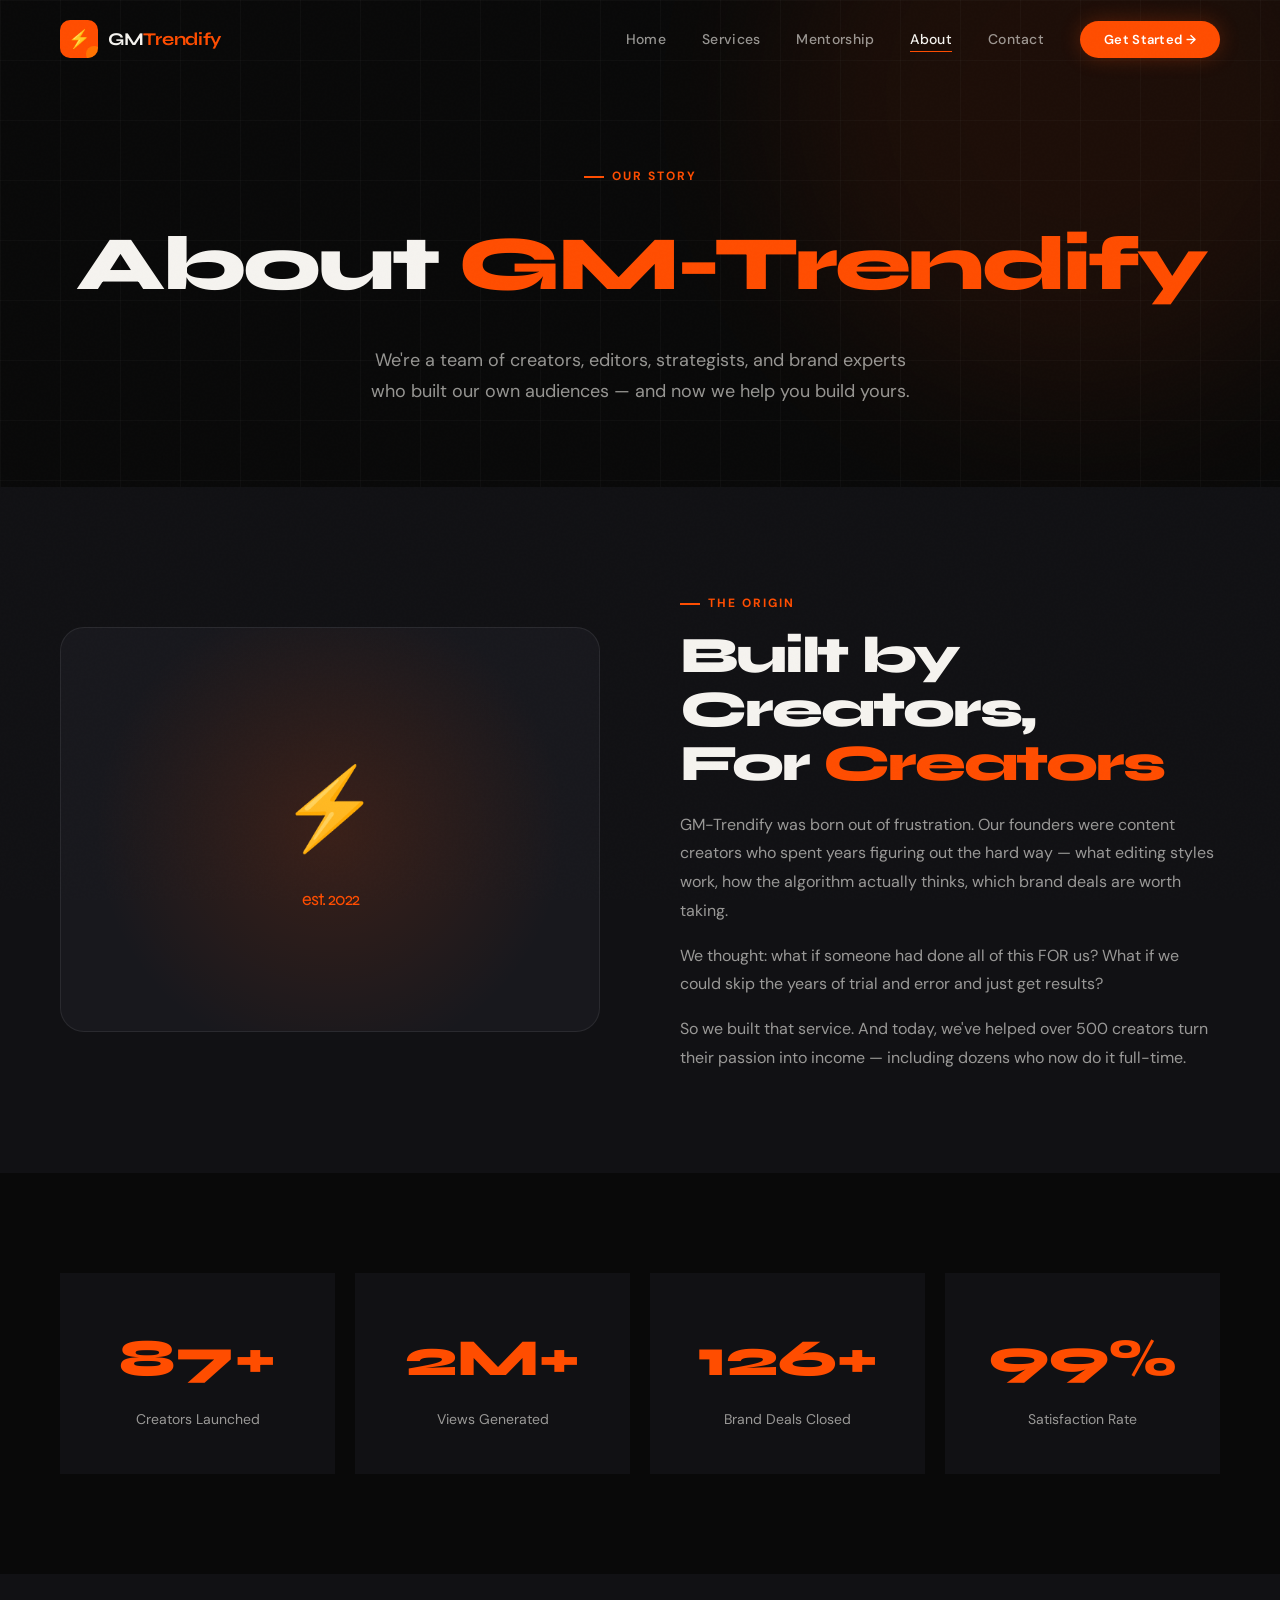
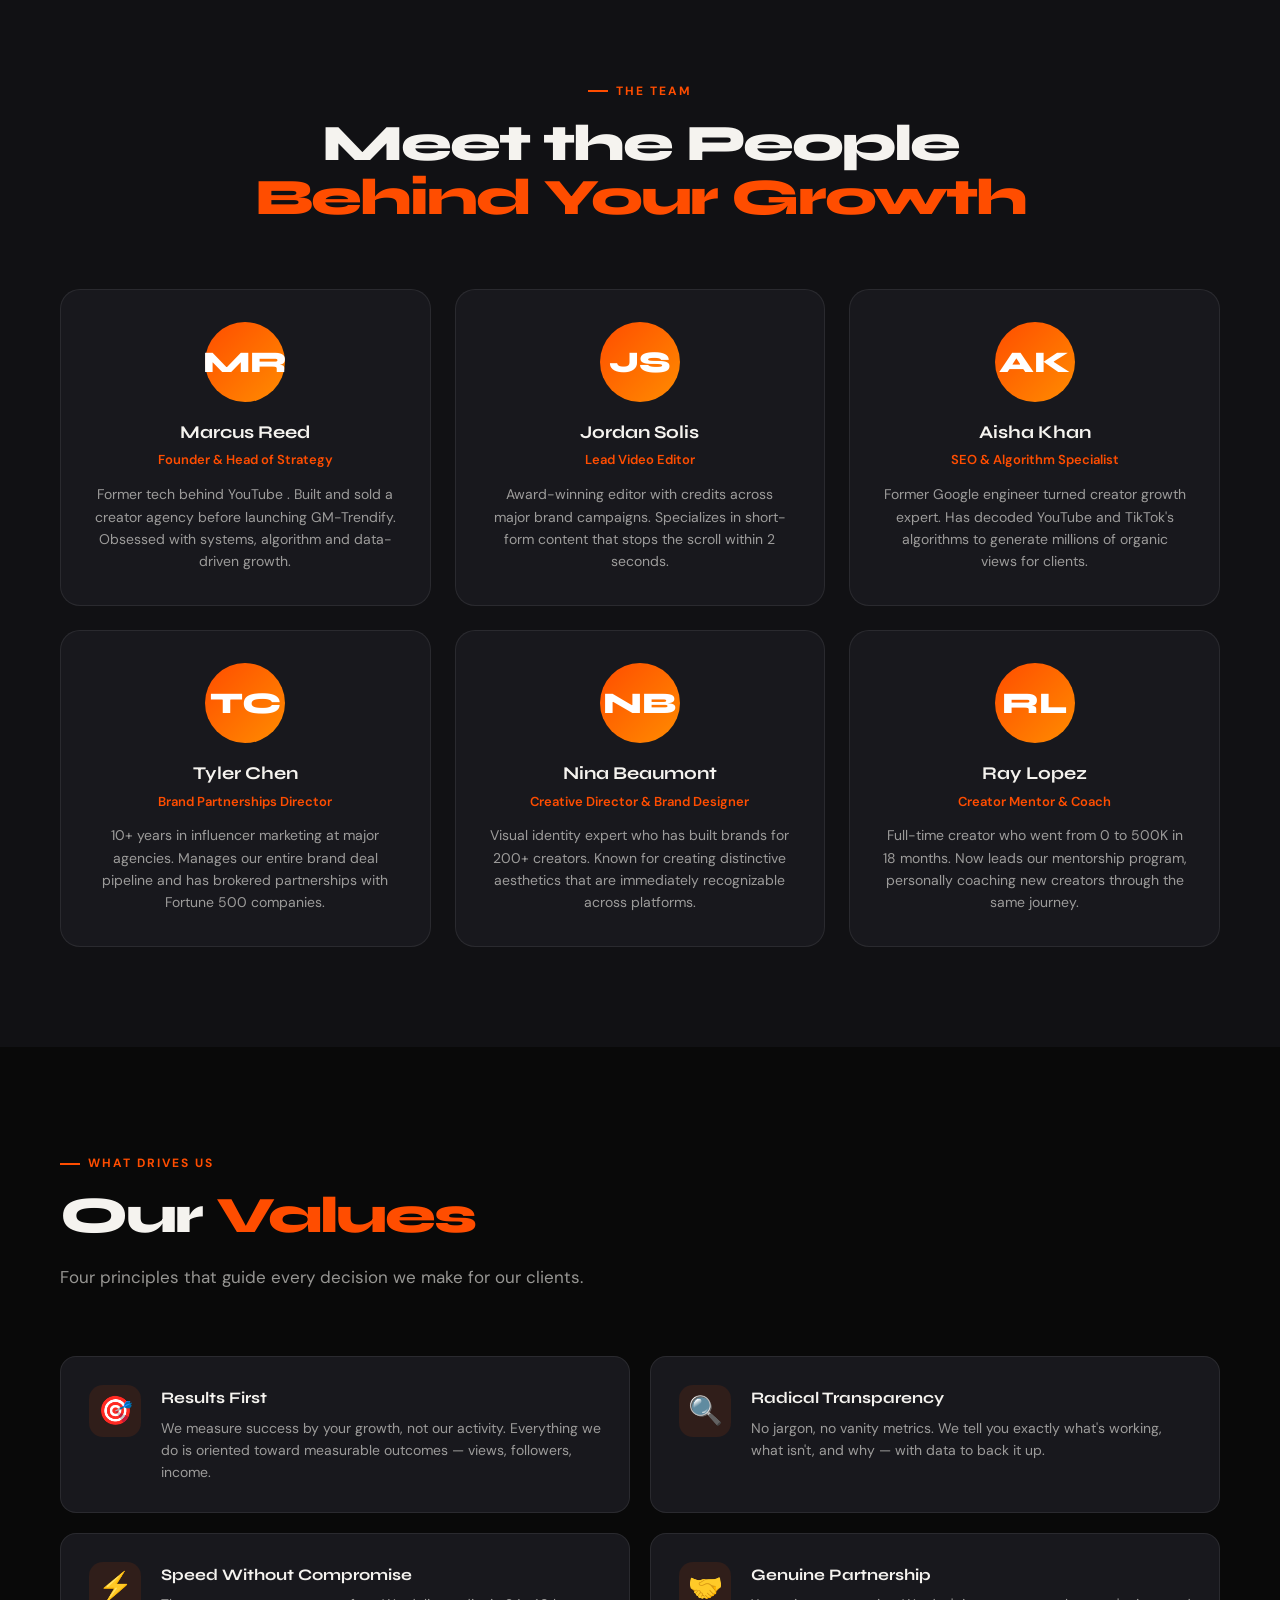
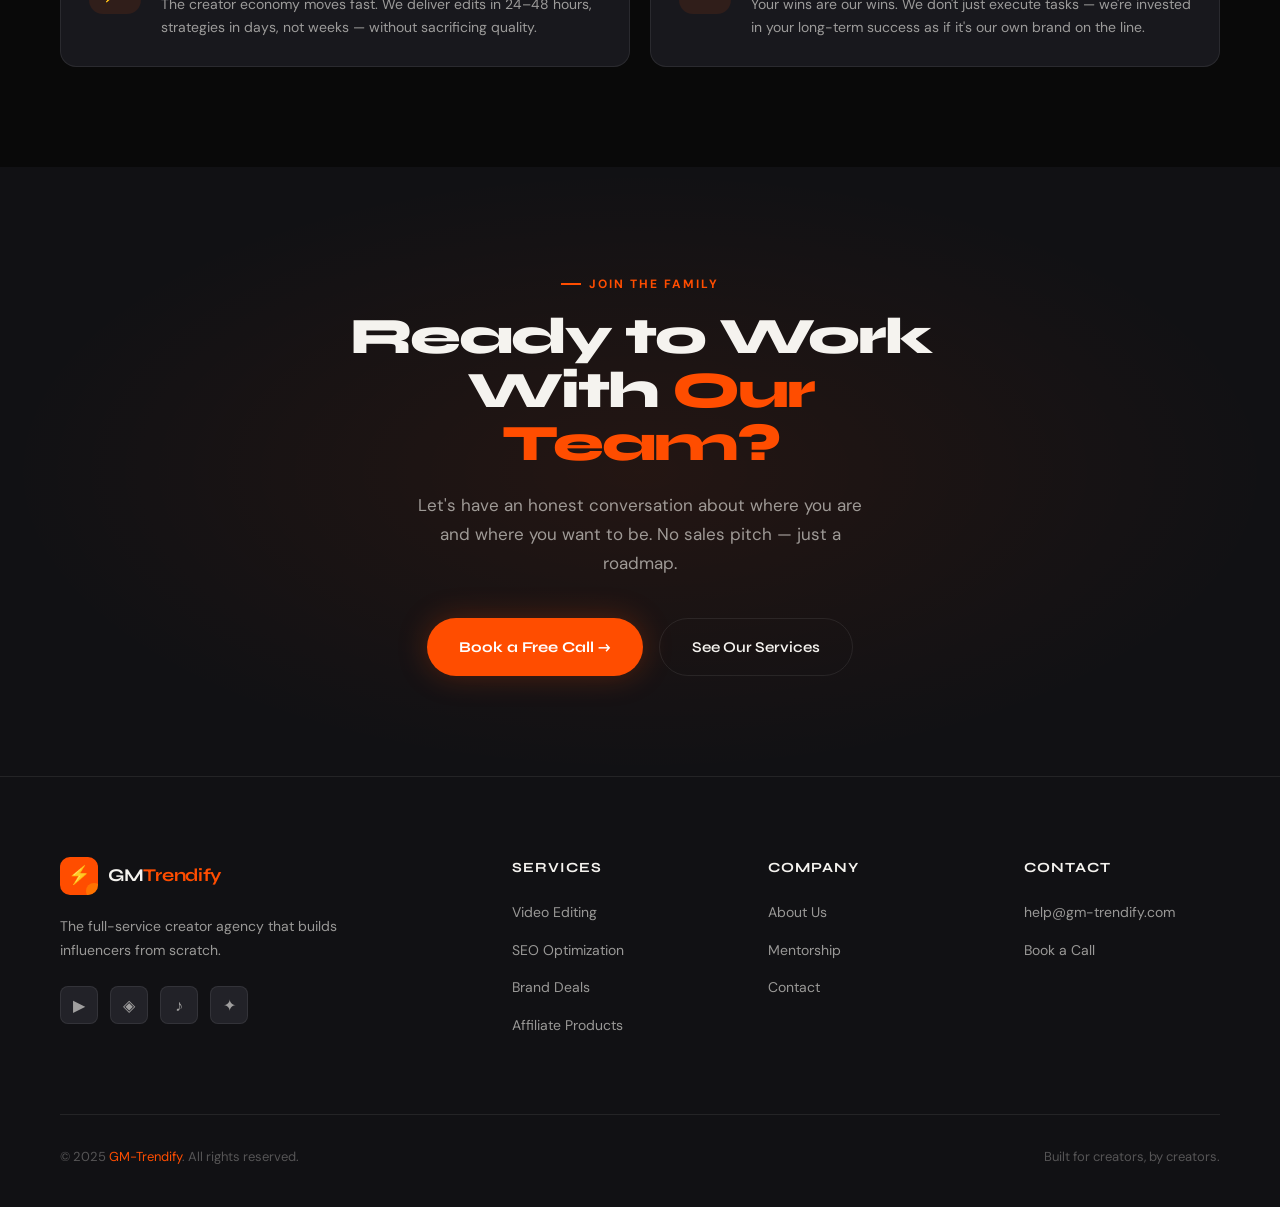
==== pages/about.html @ d0fec6fe "Update about.html" ====
<!DOCTYPE html>
<html lang="en">
<head>
  <meta charset="UTF-8" />
  <meta name="viewport" content="width=device-width, initial-scale=1.0" />
  <title>About — GM-Trendify</title>
  <meta name="description" content="We're a team of creators who built our own audiences — and now we build yours." />
  <link rel="stylesheet" href="../css/style.css" />
  <link rel="icon" href="data:image/svg+xml,<svg xmlns='http://www.w3.org/2000/svg' viewBox='0 0 100 100'><rect width='100' height='100' rx='20' fill='%23ff4d00'/><text y='.9em' font-size='70' x='12'>⚡</text></svg>" />
</head>
<body>

<nav>
  <a href="../index.html" class="nav-logo">
    <div class="nav-logo-mark">⚡</div>
    <span class="nav-logo-text">GM<span>Trendify</span></span>
  </a>
  <ul class="nav-links">
    <li><a href="../index.html">Home</a></li>
    <li><a href="services.html">Services</a></li>
    <li><a href="mentorship.html">Mentorship</a></li>
    <li><a href="about.html" class="active">About</a></li>
    <li><a href="contact.html">Contact</a></li>
    <li><a href="contact.html" class="nav-cta">Get Started →</a></li>
  </ul>
  <button class="hamburger" aria-label="Toggle menu">
    <span></span><span></span><span></span>
  </button>
</nav>

<div class="page-hero">
  <div class="hero-bg">
    <div class="hero-bg-orb hero-bg-orb-1"></div>
    <div class="hero-bg-grid"></div>
  </div>
  <div class="section-label" style="justify-content:center;">Our Story</div>
  <h1>About <span style="color:var(--accent)">GM-Trendify</span></h1>
  <p>We're a team of creators, editors, strategists, and brand experts who built our own audiences — and now we help you build yours.</p>
</div>

<!-- STORY -->
<section style="background:var(--dark);">
  <div class="feature-split reveal">
    <div class="feature-visual">
      <div class="feature-visual-inner" style="font-size:80px;flex-direction:column;gap:12px;">
        <span>⚡</span>
        <span style="font-family:var(--font-display);font-size:18px;color:var(--accent);letter-spacing:-1px;">est. 2022</span>
      </div>
    </div>
    <div>
      <div class="section-label">The Origin</div>
      <h2 class="section-title">Built by Creators,<br>For <span class="accent">Creators</span></h2>
      <p style="color:var(--white-dim);font-size:16px;line-height:1.8;margin-bottom:16px;">
        GM-Trendify was born out of frustration. Our founders were content creators who spent years figuring out the hard way — what editing styles work, how the algorithm actually thinks, which brand deals are worth taking.
      </p>
      <p style="color:var(--white-dim);font-size:16px;line-height:1.8;margin-bottom:16px;">
        We thought: what if someone had done all of this FOR us? What if we could skip the years of trial and error and just get results?
      </p>
      <p style="color:var(--white-dim);font-size:16px;line-height:1.8;">
        So we built that service. And today, we've helped over 500 creators turn their passion into income — including dozens who now do it full-time.
      </p>
    </div>
  </div>
</section>

<!-- STATS -->
<section>
  <div class="stats-grid">
    <div class="service-card reveal">
      <div style="font-family:var(--font-display);font-size:52px;font-weight:800;color:var(--accent);margin-bottom:8px;" data-count="87" data-suffix="+">0+</div>
      <div style="color:var(--white-dim);font-size:14px;">Creators Launched</div>
    </div>
    <div class="service-card reveal">
      <div style="font-family:var(--font-display);font-size:52px;font-weight:800;color:var(--accent);margin-bottom:8px;" data-count="2" data-suffix="M+">0M+</div>
      <div style="color:var(--white-dim);font-size:14px;">Views Generated</div>
    </div>
    <div class="service-card reveal">
      <div style="font-family:var(--font-display);font-size:52px;font-weight:800;color:var(--accent);margin-bottom:8px;" data-count="127" data-suffix="+">0+</div>
      <div style="color:var(--white-dim);font-size:14px;">Brand Deals Closed</div>
    </div>
    <div class="service-card reveal">
      <div style="font-family:var(--font-display);font-size:52px;font-weight:800;color:var(--accent);margin-bottom:8px;" data-count="99" data-suffix="%">0%</div>
      <div style="color:var(--white-dim);font-size:14px;">Satisfaction Rate</div>
    </div>
  </div>
</section>

<!-- TEAM -->
<section style="background:var(--dark);">
  <div class="section-header" style="text-align:center;">
    <div class="section-label" style="justify-content:center;">The Team</div>
    <h2 class="section-title">Meet the People<br><span class="accent">Behind Your Growth</span></h2>
  </div>
  <div class="team-grid">
    <div class="team-card reveal">
      <div class="team-avatar">MR</div>
      <h3>Marcus Reed</h3>
      <div class="role">Founder & Head of Strategy</div>
      <p>Former tech behind YouTube  . Built and sold a creator agency before launching GM-Trendify. Obsessed with systems, algorithm and data-driven growth.</p>
    </div>
    <div class="team-card reveal">
      <div class="team-avatar">JS</div>
      <h3>Jordan Solis</h3>
      <div class="role">Lead Video Editor</div>
      <p>Award-winning editor with credits across major brand campaigns. Specializes in short-form content that stops the scroll within 2 seconds.</p>
    </div>
    <div class="team-card reveal">
      <div class="team-avatar">AK</div>
      <h3>Aisha Khan</h3>
      <div class="role">SEO & Algorithm Specialist</div>
      <p>Former Google engineer turned creator growth expert. Has decoded YouTube and TikTok's algorithms to generate millions of organic views for clients.</p>
    </div>
    <div class="team-card reveal">
      <div class="team-avatar">TC</div>
      <h3>Tyler Chen</h3>
      <div class="role">Brand Partnerships Director</div>
      <p>10+ years in influencer marketing at major agencies. Manages our entire brand deal pipeline and has brokered partnerships with Fortune 500 companies.</p>
    </div>
    <div class="team-card reveal">
      <div class="team-avatar">NB</div>
      <h3>Nina Beaumont</h3>
      <div class="role">Creative Director & Brand Designer</div>
      <p>Visual identity expert who has built brands for 200+ creators. Known for creating distinctive aesthetics that are immediately recognizable across platforms.</p>
    </div>
    <div class="team-card reveal">
      <div class="team-avatar">RL</div>
      <h3>Ray Lopez</h3>
      <div class="role">Creator Mentor & Coach</div>
      <p>Full-time creator who went from 0 to 500K in 18 months. Now leads our mentorship program, personally coaching new creators through the same journey.</p>
    </div>
  </div>
</section>

<!-- VALUES -->
<section>
  <div class="section-header">
    <div class="section-label">What Drives Us</div>
    <h2 class="section-title">Our <span class="accent">Values</span></h2>
    <p class="section-desc">Four principles that guide every decision we make for our clients.</p>
  </div>
  <div class="values-grid">
    <div class="value-card reveal">
      <div class="value-icon">🎯</div>
      <div>
        <h4>Results First</h4>
        <p>We measure success by your growth, not our activity. Everything we do is oriented toward measurable outcomes — views, followers, income.</p>
      </div>
    </div>
    <div class="value-card reveal">
      <div class="value-icon">🔍</div>
      <div>
        <h4>Radical Transparency</h4>
        <p>No jargon, no vanity metrics. We tell you exactly what's working, what isn't, and why — with data to back it up.</p>
      </div>
    </div>
    <div class="value-card reveal">
      <div class="value-icon">⚡</div>
      <div>
        <h4>Speed Without Compromise</h4>
        <p>The creator economy moves fast. We deliver edits in 24–48 hours, strategies in days, not weeks — without sacrificing quality.</p>
      </div>
    </div>
    <div class="value-card reveal">
      <div class="value-icon">🤝</div>
      <div>
        <h4>Genuine Partnership</h4>
        <p>Your wins are our wins. We don't just execute tasks — we're invested in your long-term success as if it's our own brand on the line.</p>
      </div>
    </div>
  </div>
</section>

<!-- CTA -->
<section class="cta-section">
  <div class="cta-bg"></div>
  <div class="cta-content">
    <div class="section-label" style="justify-content:center;">Join the Family</div>
    <h2 class="section-title">Ready to Work<br>With <span class="accent">Our Team?</span></h2>
    <p class="section-desc">Let's have an honest conversation about where you are and where you want to be. No sales pitch — just a roadmap.</p>
    <div style="display:flex;gap:16px;justify-content:center;flex-wrap:wrap;">
      <a href="contact.html" class="btn-primary">Book a Free Call →</a>
      <a href="services.html" class="btn-secondary">See Our Services</a>
    </div>
  </div>
</section>

<footer>
  <div class="footer-grid">
    <div class="footer-brand">
      <a href="../index.html" class="nav-logo">
        <div class="nav-logo-mark">⚡</div>
        <span class="nav-logo-text">GM<span>Trendify</span></span>
      </a>
      <p>The full-service creator agency that builds influencers from scratch.</p>
      <div class="footer-socials">
        <a href="#" class="social-link">▶</a>
        <a href="#" class="social-link">◈</a>
        <a href="#" class="social-link">♪</a>
        <a href="#" class="social-link">✦</a>
      </div>
    </div>
    <div class="footer-col">
      <h4>Services</h4>
      <ul>
        <li><a href="services.html#video">Video Editing</a></li>
        <li><a href="services.html#seo">SEO Optimization</a></li>
        <li><a href="services.html#brands">Brand Deals</a></li>
        <li><a href="services.html#affiliate">Affiliate Products</a></li>
      </ul>
    </div>
    <div class="footer-col">
      <h4>Company</h4>
      <ul>
        <li><a href="about.html">About Us</a></li>
        <li><a href="mentorship.html">Mentorship</a></li>
        <li><a href="contact.html">Contact</a></li>
      </ul>
    </div>
    <div class="footer-col">
      <h4>Contact</h4>
      <ul>
        <li><a href="mailto:help@gm-trendify.com">help@gm-trendify.com</a></li>
        <li><a href="contact.html">Book a Call</a></li>
      </ul>
    </div>
  </div>
  <div class="footer-bottom">
    <p>© 2025 <span>GM-Trendify</span>. All rights reserved.</p>
    <p>Built for creators, by creators.</p>
  </div>
</footer>

<script src="../js/main.js"></script>
</body>
</html>
---- css/style.css ----
@import url('https://fonts.googleapis.com/css2?family=Syne:wght@400;500;600;700;800&family=DM+Sans:ital,opsz,wght@0,9..40,300;0,9..40,400;0,9..40,500;1,9..40,300&display=swap');

:root {
  --black: #090909;
  --dark: #111114;
  --dark-2: #18181d;
  --dark-3: #222228;
  --border: rgba(255,255,255,0.08);
  --white: #f5f3ef;
  --white-dim: rgba(245,243,239,0.6);
  --white-dimmer: rgba(245,243,239,0.3);
  --accent: #ff4d00;
  --accent-2: #ff8c00;
  --accent-glow: rgba(255,77,0,0.25);
  --green: #00e5a0;
  --purple: #9b6dff;
  --font-display: 'Syne', sans-serif;
  --font-body: 'DM Sans', sans-serif;
  --radius: 16px;
  --radius-sm: 8px;
  --transition: 0.3s cubic-bezier(0.4, 0, 0.2, 1);
}

*, *::before, *::after { box-sizing: border-box; margin: 0; padding: 0; }

html { scroll-behavior: smooth; }

body {
  font-family: var(--font-body);
  background: var(--black);
  color: var(--white);
  overflow-x: hidden;
  line-height: 1.6;
}

/* ─── GLOBAL IMAGE SAFETY ─── */
img {
  max-width: 100%;
  height: auto;
  display: block;
}

/* ─── NOISE OVERLAY ─── */
body::before {
  content: '';
  position: fixed; inset: 0;
  background-image: url("data:image/svg+xml,%3Csvg viewBox='0 0 512 512' xmlns='http://www.w3.org/2000/svg'%3E%3Cfilter id='n'%3E%3CfeTurbulence type='fractalNoise' baseFrequency='0.75' numOctaves='4' stitchTiles='stitch'/%3E%3C/filter%3E%3Crect width='100%25' height='100%25' filter='url(%23n)' opacity='0.03'/%3E%3C/svg%3E");
  pointer-events: none; z-index: 9999; opacity: 0.4;
}

/* ─── SCROLLBAR ─── */
::-webkit-scrollbar { width: 4px; }
::-webkit-scrollbar-track { background: var(--dark); }
::-webkit-scrollbar-thumb { background: var(--accent); border-radius: 2px; }

/* ─── NAV ─── */
nav {
  position: fixed; top: 0; left: 0; right: 0; z-index: 1000;
  display: flex; align-items: center; justify-content: space-between;
  padding: 20px 60px;
  transition: var(--transition);
}

nav.scrolled {
  background: rgba(9,9,9,0.85);
  backdrop-filter: blur(20px);
  border-bottom: 1px solid var(--border);
  padding: 14px 60px;
}

.nav-logo {
  display: flex; align-items: center; gap: 10px;
  text-decoration: none;
}

.nav-logo-mark {
  width: 38px; height: 38px;
  background: var(--accent);
  border-radius: 10px;
  display: flex; align-items: center; justify-content: center;
  font-family: var(--font-display);
  font-weight: 800; font-size: 18px;
  color: #fff;
  position: relative;
  overflow: hidden;
}

.nav-logo-mark::after {
  content: '';
  position: absolute; bottom: -4px; right: -4px;
  width: 16px; height: 16px;
  background: var(--accent-2);
  border-radius: 50%;
  opacity: 0.6;
}

.nav-logo-text {
  font-family: var(--font-display);
  font-weight: 700; font-size: 18px;
  color: var(--white);
  letter-spacing: -0.3px;
}

.nav-logo-text span { color: var(--accent); }

.nav-links {
  display: flex; align-items: center; gap: 36px;
  list-style: none;
}

.nav-links a {
  color: var(--white-dim);
  text-decoration: none;
  font-size: 14px;
  font-weight: 500;
  letter-spacing: 0.3px;
  transition: var(--transition);
  position: relative;
}

.nav-links a::after {
  content: '';
  position: absolute; bottom: -4px; left: 0; right: 0;
  height: 1px; background: var(--accent);
  transform: scaleX(0); transform-origin: left;
  transition: var(--transition);
}

.nav-links a:hover { color: var(--white); }
.nav-links a:hover::after, .nav-links a.active::after { transform: scaleX(1); }
.nav-links a.active { color: var(--white); }

.nav-cta {
  background: var(--accent);
  color: #fff !important;
  padding: 10px 24px;
  border-radius: 100px;
  font-weight: 600 !important;
  font-size: 13px !important;
  letter-spacing: 0.5px;
  text-decoration: none;
  transition: var(--transition) !important;
  box-shadow: 0 0 20px var(--accent-glow);
}

.nav-cta:hover {
  background: #ff3300 !important;
  transform: translateY(-1px);
  box-shadow: 0 0 30px var(--accent-glow) !important;
}

.nav-cta::after { display: none !important; }

.hamburger {
  display: none;
  flex-direction: column; gap: 5px;
  cursor: pointer; padding: 4px;
  background: none; border: none;
}

.hamburger span {
  display: block; width: 24px; height: 2px;
  background: var(--white);
  border-radius: 2px;
  transition: var(--transition);
}

/* ─── HERO ─── */
.hero {
  min-height: 100vh;
  display: flex; align-items: center;
  padding: 120px 60px 80px;
  position: relative;
  overflow: hidden;
}

.hero-bg {
  position: absolute; inset: 0; z-index: 0;
}

.hero-bg-orb {
  position: absolute;
  border-radius: 50%;
  filter: blur(80px);
  opacity: 0.15;
}

.hero-bg-orb-1 {
  width: 600px; height: 600px;
  background: var(--accent);
  top: -200px; right: -100px;
  animation: orbFloat 8s ease-in-out infinite;
}

.hero-bg-orb-2 {
  width: 400px; height: 400px;
  background: var(--purple);
  bottom: -100px; left: 10%;
  animation: orbFloat 10s ease-in-out infinite reverse;
}

.hero-bg-grid {
  position: absolute; inset: 0;
  background-image:
    linear-gradient(rgba(255,255,255,0.025) 1px, transparent 1px),
    linear-gradient(90deg, rgba(255,255,255,0.025) 1px, transparent 1px);
  background-size: 60px 60px;
}

@keyframes orbFloat {
  0%, 100% { transform: translateY(0) scale(1); }
  50% { transform: translateY(-30px) scale(1.05); }
}

.hero-content {
  position: relative; z-index: 1;
  max-width: 780px;
}

.hero-badge {
  display: inline-flex; align-items: center; gap: 8px;
  background: rgba(255,77,0,0.1);
  border: 1px solid rgba(255,77,0,0.3);
  border-radius: 100px;
  padding: 6px 16px;
  font-size: 12px; font-weight: 600;
  color: var(--accent);
  letter-spacing: 1px; text-transform: uppercase;
  margin-bottom: 28px;
  animation: fadeInUp 0.6s ease both;
}

.hero-badge .dot {
  width: 6px; height: 6px;
  background: var(--accent);
  border-radius: 50%;
  animation: pulse 2s infinite;
}

@keyframes pulse {
  0%, 100% { opacity: 1; transform: scale(1); }
  50% { opacity: 0.5; transform: scale(1.5); }
}

.hero h1 {
  font-family: var(--font-display);
  font-size: clamp(52px, 7vw, 96px);
  font-weight: 800;
  line-height: 1.0;
  letter-spacing: -3px;
  margin-bottom: 28px;
  animation: fadeInUp 0.6s ease 0.1s both;
}

.hero h1 .line-accent { color: var(--accent); }
.hero h1 .line-outline {
  -webkit-text-stroke: 1px rgba(255,255,255,0.3);
  color: transparent;
}

.hero-desc {
  font-size: 18px;
  color: var(--white-dim);
  max-width: 520px;
  line-height: 1.7;
  margin-bottom: 44px;
  animation: fadeInUp 0.6s ease 0.2s both;
}

.hero-actions {
  display: flex; gap: 16px; flex-wrap: wrap;
  animation: fadeInUp 0.6s ease 0.3s both;
}

.btn-primary {
  display: inline-flex; align-items: center; gap: 8px;
  background: var(--accent);
  color: #fff;
  padding: 16px 32px;
  border-radius: 100px;
  font-family: var(--font-display);
  font-weight: 700; font-size: 15px;
  text-decoration: none;
  transition: var(--transition);
  box-shadow: 0 0 30px var(--accent-glow);
  border: none; cursor: pointer;
}

.btn-primary:hover {
  background: #ff3300;
  transform: translateY(-2px);
  box-shadow: 0 8px 40px var(--accent-glow);
}

.btn-secondary {
  display: inline-flex; align-items: center; gap: 8px;
  background: transparent;
  color: var(--white);
  padding: 16px 32px;
  border-radius: 100px;
  font-family: var(--font-display);
  font-weight: 600; font-size: 15px;
  text-decoration: none;
  transition: var(--transition);
  border: 1px solid var(--border);
}

.btn-secondary:hover {
  background: var(--dark-2);
  border-color: rgba(255,255,255,0.2);
  transform: translateY(-2px);
}

.hero-stats {
  position: relative; z-index: 1;
  margin-left: auto;
  display: flex; flex-direction: column; gap: 20px;
  animation: fadeInRight 0.8s ease 0.4s both;
}

.hero-stat-card {
  background: var(--dark-2);
  border: 1px solid var(--border);
  border-radius: var(--radius);
  padding: 24px 28px;
  min-width: 200px;
  position: relative;
  overflow: hidden;
}

.hero-stat-card::before {
  content: '';
  position: absolute; top: 0; left: 0; right: 0;
  height: 2px;
  background: linear-gradient(90deg, var(--accent), transparent);
}

.hero-stat-num {
  font-family: var(--font-display);
  font-size: 42px; font-weight: 800;
  line-height: 1;
  margin-bottom: 4px;
}

.hero-stat-num .accent { color: var(--accent); }
.hero-stat-label { font-size: 13px; color: var(--white-dim); font-weight: 400; }

.hero-layout { display: flex; align-items: center; gap: 60px; width: 100%; }

/* ─── MARQUEE ─── */
.marquee-section {
  padding: 28px 0;
  border-top: 1px solid var(--border);
  border-bottom: 1px solid var(--border);
  overflow: hidden;
  background: var(--dark);
}

.marquee-track {
  display: flex; gap: 60px;
  animation: marquee 20s linear infinite;
  white-space: nowrap;
}

.marquee-item {
  display: flex; align-items: center; gap: 12px;
  font-family: var(--font-display);
  font-size: 14px; font-weight: 600;
  color: var(--white-dimmer);
  letter-spacing: 1px; text-transform: uppercase;
  flex-shrink: 0;
}

.marquee-item .dot {
  width: 4px; height: 4px;
  background: var(--accent);
  border-radius: 50%;
}

@keyframes marquee {
  0% { transform: translateX(0); }
  100% { transform: translateX(-50%); }
}

/* ─── SECTIONS ─── */
section { padding: 100px 60px; }

.section-label {
  display: inline-flex; align-items: center; gap: 8px;
  font-size: 12px; font-weight: 700;
  color: var(--accent);
  letter-spacing: 2px; text-transform: uppercase;
  margin-bottom: 16px;
}

.section-label::before {
  content: '';
  width: 20px; height: 2px;
  background: var(--accent);
}

.section-title {
  font-family: var(--font-display);
  font-size: clamp(36px, 4vw, 58px);
  font-weight: 800;
  letter-spacing: -2px;
  line-height: 1.05;
  margin-bottom: 20px;
}

.section-title .accent { color: var(--accent); }

.section-desc {
  color: var(--white-dim);
  font-size: 17px;
  max-width: 540px;
  line-height: 1.7;
}

.section-header { margin-bottom: 64px; }
.section-header-flex { display: flex; justify-content: space-between; align-items: flex-end; flex-wrap: wrap; gap: 24px; margin-bottom: 64px; }

/* ─── SERVICES GRID ─── */
.services-section { background: var(--dark); }

.services-grid {
  display: grid;
  grid-template-columns: repeat(3, 1fr);
  gap: 1px;
  background: var(--border);
  border: 1px solid var(--border);
  border-radius: var(--radius);
  overflow: hidden;
}

.service-card {
  background: var(--dark);
  padding: 44px 40px;
  position: relative;
  transition: var(--transition);
  cursor: default;
}

.service-card:hover { background: var(--dark-2); }

.service-card::after {
  content: '';
  position: absolute; bottom: 0; left: 40px; right: 40px;
  height: 1px; background: var(--accent);
  transform: scaleX(0);
  transition: var(--transition);
}

.service-card:hover::after { transform: scaleX(1); }

.service-icon {
  width: 52px; height: 52px;
  background: rgba(255,77,0,0.1);
  border: 1px solid rgba(255,77,0,0.2);
  border-radius: 14px;
  display: flex; align-items: center; justify-content: center;
  font-size: 22px;
  margin-bottom: 24px;
  transition: var(--transition);
}

.service-card:hover .service-icon {
  background: rgba(255,77,0,0.2);
  box-shadow: 0 0 20px rgba(255,77,0,0.2);
}

.service-card h3 {
  font-family: var(--font-display);
  font-size: 20px; font-weight: 700;
  margin-bottom: 12px;
  letter-spacing: -0.5px;
}

.service-card p {
  color: var(--white-dim);
  font-size: 14px;
  line-height: 1.7;
  margin-bottom: 20px;
}

.service-tag {
  display: inline-block;
  font-size: 11px; font-weight: 600;
  color: var(--accent);
  background: rgba(255,77,0,0.1);
  padding: 4px 12px;
  border-radius: 100px;
  letter-spacing: 0.5px;
}

/* ─── PROCESS ─── */
.process-steps {
  display: grid;
  grid-template-columns: repeat(4, 1fr);
  gap: 0;
  position: relative;
}

.process-steps::before {
  content: '';
  position: absolute;
  top: 36px; left: 10%; right: 10%;
  height: 1px;
  background: linear-gradient(90deg, transparent, var(--border), var(--accent), var(--border), transparent);
  z-index: 0;
}

.process-step {
  text-align: center;
  padding: 0 24px;
  position: relative; z-index: 1;
}

.step-num {
  width: 72px; height: 72px;
  border-radius: 50%;
  background: var(--dark-2);
  border: 1px solid var(--border);
  display: flex; align-items: center; justify-content: center;
  font-family: var(--font-display);
  font-size: 24px; font-weight: 800;
  color: var(--white);
  margin: 0 auto 24px;
  position: relative;
  transition: var(--transition);
}

.process-step:hover .step-num {
  background: var(--accent);
  border-color: var(--accent);
  box-shadow: 0 0 30px var(--accent-glow);
}

.step-num .num-accent { color: var(--accent); }
.process-step:hover .step-num .num-accent { color: #fff; }

.process-step h3 {
  font-family: var(--font-display);
  font-size: 18px; font-weight: 700;
  margin-bottom: 10px;
  letter-spacing: -0.3px;
}

.process-step p { color: var(--white-dim); font-size: 14px; line-height: 1.6; }

/* ─── FEATURE SPLIT ─── */
.feature-split {
  display: grid;
  grid-template-columns: 1fr 1fr;
  gap: 80px;
  align-items: center;
}

.feature-split.reverse { direction: rtl; }
.feature-split.reverse > * { direction: ltr; }

.feature-visual {
  position: relative;
  border-radius: 24px;
  overflow: hidden;
  background: var(--dark-2);
  border: 1px solid var(--border);
  aspect-ratio: 4/3;
  display: flex; align-items: center; justify-content: center;
}

.feature-visual-inner {
  width: 100%; height: 100%;
  display: flex; align-items: center; justify-content: center;
  font-size: 80px;
  position: relative;
  overflow: hidden;
}

.feature-visual-inner::before {
  content: '';
  position: absolute; inset: 0;
  background: radial-gradient(circle at center, rgba(255,77,0,0.15), transparent 70%);
}

.feature-list { list-style: none; margin: 24px 0; }

.feature-list li {
  display: flex; align-items: flex-start; gap: 14px;
  padding: 16px 0;
  border-bottom: 1px solid var(--border);
  font-size: 15px;
  line-height: 1.5;
}

.feature-list li:last-child { border-bottom: none; }

.feature-list .check {
  width: 22px; height: 22px;
  background: rgba(0,229,160,0.1);
  border: 1px solid rgba(0,229,160,0.3);
  border-radius: 50%;
  display: flex; align-items: center; justify-content: center;
  font-size: 11px;
  color: var(--green);
  flex-shrink: 0;
  margin-top: 1px;
}

/* ─── TESTIMONIALS ─── */
.testimonials-section { background: var(--dark); }

.testimonials-grid {
  display: grid;
  grid-template-columns: repeat(3, 1fr);
  gap: 20px;
}

.testimonial-card {
  background: var(--dark-2);
  border: 1px solid var(--border);
  border-radius: var(--radius);
  padding: 32px;
  position: relative;
  transition: var(--transition);
}

.testimonial-card:hover {
  border-color: rgba(255,77,0,0.3);
  transform: translateY(-4px);
}

.testimonial-card.featured {
  background: var(--accent);
  border-color: var(--accent);
  grid-row: span 1;
}

.stars { font-size: 14px; margin-bottom: 16px; color: #fbbf24; }

.testimonial-card p {
  font-size: 15px;
  line-height: 1.7;
  margin-bottom: 24px;
  color: var(--white-dim);
}

.testimonial-card.featured p { color: rgba(255,255,255,0.85); }

.testimonial-author {
  display: flex; align-items: center; gap: 12px;
}

.testimonial-avatar {
  width: 42px; height: 42px;
  border-radius: 50%;
  background: var(--dark-3);
  display: flex; align-items: center; justify-content: center;
  font-family: var(--font-display);
  font-weight: 700; font-size: 16px;
  color: var(--accent);
  flex-shrink: 0;
}

.testimonial-card.featured .testimonial-avatar {
  background: rgba(255,255,255,0.2);
  color: #fff;
}

.author-name {
  font-family: var(--font-display);
  font-weight: 700; font-size: 14px;
}

.author-role { font-size: 12px; color: var(--white-dimmer); }
.testimonial-card.featured .author-role { color: rgba(255,255,255,0.6); }

/* ─── PRICING ─── */
.pricing-grid {
  display: grid;
  grid-template-columns: repeat(3, 1fr);
  gap: 20px;
  align-items: start;
}

.pricing-card {
  background: var(--dark-2);
  border: 1px solid var(--border);
  border-radius: 24px;
  padding: 40px 36px;
  position: relative;
  transition: var(--transition);
}

.pricing-card:hover {
  border-color: rgba(255,255,255,0.15);
  transform: translateY(-4px);
}

.pricing-card.popular {
  background: var(--dark-2);
  border-color: var(--accent);
  transform: scale(1.03);
}

.pricing-card.popular:hover { transform: scale(1.03) translateY(-4px); }

.popular-badge {
  position: absolute; top: -14px; left: 50%;
  transform: translateX(-50%);
  background: var(--accent);
  color: #fff;
  font-size: 11px; font-weight: 700;
  letter-spacing: 1px; text-transform: uppercase;
  padding: 4px 16px;
  border-radius: 100px;
  white-space: nowrap;
}

.pricing-tier {
  font-size: 12px; font-weight: 700;
  color: var(--accent);
  letter-spacing: 2px; text-transform: uppercase;
  margin-bottom: 8px;
}

.pricing-price {
  font-family: var(--font-display);
  font-size: 52px; font-weight: 800;
  letter-spacing: -2px;
  line-height: 1;
  margin-bottom: 6px;
}

.pricing-price span { font-size: 24px; font-weight: 400; color: var(--white-dimmer); }
.pricing-desc { color: var(--white-dim); font-size: 14px; margin-bottom: 28px; padding-bottom: 28px; border-bottom: 1px solid var(--border); }

.pricing-features { list-style: none; margin-bottom: 32px; }

.pricing-features li {
  display: flex; align-items: center; gap: 10px;
  font-size: 14px; padding: 8px 0;
  color: var(--white-dim);
}

.pricing-features li::before {
  content: '✓';
  width: 18px; height: 18px;
  background: rgba(0,229,160,0.1);
  color: var(--green);
  border-radius: 50%;
  display: flex; align-items: center; justify-content: center;
  font-size: 10px; flex-shrink: 0;
  font-weight: 700;
}

.pricing-features li.off { opacity: 0.35; }
.pricing-features li.off::before { content: '×'; background: none; color: var(--white-dimmer); }

/* ─── CTA ─── */
.cta-section {
  text-align: center;
  position: relative;
  overflow: hidden;
  background: var(--dark);
}

.cta-section .section-title { max-width: 600px; margin: 0 auto 20px; }
.cta-section .section-desc { max-width: 460px; margin: 0 auto 40px; }

.cta-bg {
  position: absolute; inset: 0;
  background: radial-gradient(ellipse at center, rgba(255,77,0,0.08) 0%, transparent 70%);
}

.cta-content { position: relative; z-index: 1; }

/* ─── FOOTER ─── */
footer {
  background: var(--dark);
  border-top: 1px solid var(--border);
  padding: 80px 60px 40px;
}

.footer-grid {
  display: grid;
  grid-template-columns: 2fr 1fr 1fr 1fr;
  gap: 60px;
  margin-bottom: 64px;
}

.footer-brand p {
  color: var(--white-dim);
  font-size: 14px;
  line-height: 1.7;
  margin: 20px 0 24px;
  max-width: 280px;
}

.footer-socials { display: flex; gap: 12px; }

.social-link {
  width: 38px; height: 38px;
  background: var(--dark-3);
  border: 1px solid var(--border);
  border-radius: var(--radius-sm);
  display: flex; align-items: center; justify-content: center;
  color: var(--white-dim);
  text-decoration: none;
  font-size: 16px;
  transition: var(--transition);
}

.social-link:hover {
  background: var(--accent);
  border-color: var(--accent);
  color: #fff;
  transform: translateY(-2px);
}

.footer-col h4 {
  font-family: var(--font-display);
  font-size: 14px; font-weight: 700;
  letter-spacing: 1px; text-transform: uppercase;
  margin-bottom: 20px;
}

.footer-col ul { list-style: none; }

.footer-col ul li { margin-bottom: 12px; }

.footer-col ul li a {
  color: var(--white-dim);
  text-decoration: none;
  font-size: 14px;
  transition: var(--transition);
}

.footer-col ul li a:hover { color: var(--accent); }

.footer-bottom {
  padding-top: 32px;
  border-top: 1px solid var(--border);
  display: flex; justify-content: space-between; align-items: center;
  flex-wrap: wrap; gap: 16px;
}

.footer-bottom p { font-size: 13px; color: var(--white-dimmer); }
.footer-bottom span { color: var(--accent); }

/* ─── PAGE HERO (inner pages) ─── */
.page-hero {
  padding: 160px 60px 80px;
  position: relative;
  overflow: hidden;
  text-align: center;
}

.page-hero .hero-bg-orb-1 { opacity: 0.08; }

.page-hero h1 {
  font-family: var(--font-display);
  font-size: clamp(44px, 6vw, 80px);
  font-weight: 800;
  letter-spacing: -3px;
  margin-bottom: 20px;
  position: relative; z-index: 1;
}

.page-hero p {
  font-size: 18px;
  color: var(--white-dim);
  max-width: 560px;
  margin: 0 auto;
  line-height: 1.7;
  position: relative; z-index: 1;
}

/* ─── CONTACT ─── */
.contact-grid {
  display: grid;
  grid-template-columns: 1fr 1.5fr;
  gap: 80px;
  align-items: start;
}

.contact-info { display: flex; flex-direction: column; gap: 32px; }

.contact-item {
  display: flex; align-items: flex-start; gap: 16px;
  padding: 24px;
  background: var(--dark-2);
  border: 1px solid var(--border);
  border-radius: var(--radius);
  transition: var(--transition);
}

.contact-item:hover { border-color: rgba(255,77,0,0.3); }

.contact-icon {
  width: 44px; height: 44px;
  background: rgba(255,77,0,0.1);
  border: 1px solid rgba(255,77,0,0.2);
  border-radius: 12px;
  display: flex; align-items: center; justify-content: center;
  font-size: 18px; flex-shrink: 0;
}

.contact-item h4 {
  font-family: var(--font-display);
  font-size: 14px; font-weight: 700;
  margin-bottom: 4px;
}

.contact-item p { color: var(--white-dim); font-size: 14px; }

.contact-form {
  background: var(--dark-2);
  border: 1px solid var(--border);
  border-radius: 24px;
  padding: 48px;
}

.form-row { display: grid; grid-template-columns: 1fr 1fr; gap: 20px; margin-bottom: 20px; }

.form-group { margin-bottom: 20px; }

.form-group label {
  display: block;
  font-size: 13px; font-weight: 600;
  color: var(--white-dim);
  margin-bottom: 8px;
  letter-spacing: 0.3px;
}

.form-group input,
.form-group select,
.form-group textarea {
  width: 100%;
  background: var(--dark-3);
  border: 1px solid var(--border);
  border-radius: var(--radius-sm);
  padding: 14px 18px;
  color: var(--white);
  font-family: var(--font-body);
  font-size: 15px;
  transition: var(--transition);
  outline: none;
  appearance: none;
}

.form-group input:focus,
.form-group select:focus,
.form-group textarea:focus {
  border-color: var(--accent);
  box-shadow: 0 0 0 3px rgba(255,77,0,0.1);
}

.form-group textarea { resize: vertical; min-height: 120px; }

.form-group select option { background: var(--dark-3); }

/* ─── ABOUT ─── */
.team-grid {
  display: grid;
  grid-template-columns: repeat(3, 1fr);
  gap: 24px;
}

.team-card {
  background: var(--dark-2);
  border: 1px solid var(--border);
  border-radius: 20px;
  padding: 32px;
  text-align: center;
  transition: var(--transition);
}

.team-card:hover {
  border-color: rgba(255,77,0,0.3);
  transform: translateY(-4px);
}

.team-avatar {
  width: 80px; height: 80px;
  border-radius: 50%;
  background: linear-gradient(135deg, var(--accent), var(--accent-2));
  display: flex; align-items: center; justify-content: center;
  font-family: var(--font-display);
  font-size: 30px; font-weight: 800;
  color: #fff;
  margin: 0 auto 16px;
}

.team-card h3 {
  font-family: var(--font-display);
  font-size: 18px; font-weight: 700;
  margin-bottom: 4px;
}

.team-card .role { color: var(--accent); font-size: 13px; font-weight: 600; margin-bottom: 12px; }
.team-card p { color: var(--white-dim); font-size: 14px; line-height: 1.6; }

.values-grid {
  display: grid;
  grid-template-columns: repeat(2, 1fr);
  gap: 20px;
}

.value-card {
  display: flex; gap: 20px;
  padding: 28px;
  background: var(--dark-2);
  border: 1px solid var(--border);
  border-radius: var(--radius);
}

.value-icon {
  font-size: 28px; flex-shrink: 0;
  width: 52px; height: 52px;
  background: rgba(255,77,0,0.1);
  border-radius: 14px;
  display: flex; align-items: center; justify-content: center;
}

.value-card h4 {
  font-family: var(--font-display);
  font-size: 16px; font-weight: 700;
  margin-bottom: 6px;
}

.value-card p { color: var(--white-dim); font-size: 14px; line-height: 1.6; }

/* ─── MENTORSHIP ─── */
.mentorship-path {
  position: relative;
}

.path-steps {
  display: flex; flex-direction: column; gap: 0;
  position: relative;
}

.path-steps::before {
  content: '';
  position: absolute;
  left: 35px; top: 0; bottom: 0;
  width: 2px;
  background: linear-gradient(180deg, var(--accent), var(--purple), transparent);
}

.path-step {
  display: flex; gap: 32px;
  padding: 32px 0;
  position: relative;
}

.path-step-dot {
  width: 72px; height: 72px;
  border-radius: 50%;
  background: var(--dark-2);
  border: 2px solid var(--accent);
  display: flex; align-items: center; justify-content: center;
  font-family: var(--font-display);
  font-size: 24px; font-weight: 800;
  color: var(--accent);
  flex-shrink: 0;
  z-index: 1;
  transition: var(--transition);
}

.path-step:hover .path-step-dot {
  background: var(--accent);
  color: #fff;
  box-shadow: 0 0 30px var(--accent-glow);
}

.path-step-content {
  background: var(--dark-2);
  border: 1px solid var(--border);
  border-radius: var(--radius);
  padding: 28px 32px;
  flex: 1;
  transition: var(--transition);
}

.path-step:hover .path-step-content { border-color: rgba(255,77,0,0.3); }

.path-step-content h3 {
  font-family: var(--font-display);
  font-size: 20px; font-weight: 700;
  margin-bottom: 8px;
}

.path-step-content p { color: var(--white-dim); font-size: 14px; line-height: 1.7; }

.path-tags { display: flex; flex-wrap: wrap; gap: 8px; margin-top: 16px; }

.path-tag {
  font-size: 11px; font-weight: 600;
  background: rgba(255,77,0,0.1);
  color: var(--accent);
  border: 1px solid rgba(255,77,0,0.2);
  padding: 4px 12px;
  border-radius: 100px;
  letter-spacing: 0.5px;
}

/* ─── ANIMATIONS ─── */
@keyframes fadeInUp {
  from { opacity: 0; transform: translateY(30px); }
  to { opacity: 1; transform: translateY(0); }
}

@keyframes fadeInRight {
  from { opacity: 0; transform: translateX(30px); }
  to { opacity: 1; transform: translateX(0); }
}

.reveal {
  opacity: 0;
  transform: translateY(30px);
  transition: opacity 0.7s ease, transform 0.7s ease;
}

.reveal.visible {
  opacity: 1;
  transform: translateY(0);
}

/* ─── RESPONSIVE ─── */
@media (max-width: 1024px) {
  nav, section, footer { padding-left: 32px; padding-right: 32px; }
  nav.scrolled { padding-left: 32px; padding-right: 32px; }
  .hero { padding: 120px 32px 80px; }
  .hero-layout { flex-direction: column; gap: 48px; }
  .hero-stats { flex-direction: row; flex-wrap: wrap; margin-left: 0; }
  .services-grid { grid-template-columns: repeat(2, 1fr); }
  .process-steps { grid-template-columns: repeat(2, 1fr); gap: 40px; }
  .process-steps::before { display: none; }
  .testimonials-grid { grid-template-columns: repeat(2, 1fr); }
  .pricing-grid { grid-template-columns: 1fr; max-width: 480px; margin: 0 auto; }
  .pricing-card.popular { transform: none; }
  .footer-grid { grid-template-columns: 1fr 1fr; gap: 40px; }
  .contact-grid { grid-template-columns: 1fr; gap: 40px; }
  .team-grid { grid-template-columns: repeat(2, 1fr); }
  .feature-split { grid-template-columns: 1fr; gap: 40px; }
  .feature-split.reverse { direction: ltr; }
  .page-hero { padding: 140px 32px 60px; }
}

@media (max-width: 768px) {
  nav { padding: 16px 24px; }
  nav.scrolled { padding: 12px 24px; }
  .nav-links { display: none; position: fixed; top: 0; left: 0; right: 0; bottom: 0; background: var(--dark); flex-direction: column; align-items: center; justify-content: center; gap: 32px; z-index: 999; }
  .nav-links.open { display: flex; }
  .nav-links a { font-size: 22px; }
  .nav-cta { display: none; }
  .hamburger { display: flex; z-index: 1001; }
  section { padding: 70px 24px; }
  .hero { padding: 110px 24px 70px; }
  .services-grid { grid-template-columns: 1fr; }
  .process-steps { grid-template-columns: 1fr; gap: 32px; }
  .testimonials-grid { grid-template-columns: 1fr; }
  .footer-grid { grid-template-columns: 1fr; gap: 32px; }
  .footer { padding: 60px 24px 32px; }
  .form-row { grid-template-columns: 1fr; }
  .team-grid { grid-template-columns: 1fr; }
  .values-grid { grid-template-columns: 1fr; }
  .contact-form { padding: 28px; }
  .page-hero { padding: 120px 24px 50px; }
  
  /* ─── FIX: MENTORSHIP PAGE STACKING ─── */
  .page-hero {
    overflow: hidden; /* Prevents background orbs from causing scroll */
  }

  .path-steps::before {
    left: 27px;
  }

  /* THIS IS THE MAIN FIX: Stack dot on top of text */
  .path-step {
    flex-direction: column !important;
    align-items: flex-start !important;
    gap: 12px !important;
  }

  /* Make sure the text block takes full width */
  .path-step-content {
    width: 100% !important;
    padding: 20px !important;
  }

  .path-step-dot {
    width: 54px;
    height: 54px;
    font-size: 18px;
    flex-shrink: 0;
  }

  .path-tags {
    gap: 6px;
  }

  .path-tag {
    font-size: 10px;
    padding: 3px 10px;
  }
}
/* ─── WHATSAPP FLOAT ─── */
.whatsapp-float {
  position: fixed;
  bottom: 32px;
  right: 32px;
  z-index: 998;
  width: 60px;
  height: 60px;
  background: #25D366;
  border-radius: 50%;
  display: flex;
  align-items: center;
  justify-content: center;
  box-shadow: 0 4px 20px rgba(37, 211, 102, 0.4);
  animation: waPulse 2.5s ease-in-out infinite;
  transition: transform 0.3s ease, box-shadow 0.3s ease;
  text-decoration: none;
  color: #fff;
}

.whatsapp-float svg {
  width: 28px;
  height: 28px;
}

.whatsapp-float:hover {
  transform: scale(1.12);
  box-shadow: 0 6px 30px rgba(37, 211, 102, 0.6);
  animation: none;
}

.whatsapp-tooltip {
  position: absolute;
  right: 70px;
  background: var(--dark-2);
  color: var(--white);
  font-family: var(--font-body);
  font-size: 13px;
  font-weight: 500;
  padding: 6px 14px;
  border-radius: 8px;
  white-space: nowrap;
  border: 1px solid var(--border);
  opacity: 0;
  transform: translateX(8px);
  transition: opacity 0.3s ease, transform 0.3s ease;
  pointer-events: none;
}

.whatsapp-tooltip::after {
  content: '';
  position: absolute;
  right: -6px;
  top: 50%;
  transform: translateY(-50%);
  border: 6px solid transparent;
  border-right: none;
  border-left-color: var(--border);
}

.whatsapp-float:hover .whatsapp-tooltip {
  opacity: 1;
  transform: translateX(0);
}

@keyframes waPulse {
  0%, 100% {
    box-shadow: 0 4px 20px rgba(37, 211, 102, 0.4);
    transform: scale(1);
  }
  50% {
    box-shadow: 0 4px 40px rgba(37, 211, 102, 0.7);
    transform: scale(1.06);
  }
}

@media (max-width: 768px) {
  .whatsapp-float {
    bottom: 24px;
    right: 24px;
    width: 54px;
    height: 54px;
  }
}
/* ─── STATS GRID ─── */
.stats-grid {
  display: grid;
  grid-template-columns: repeat(4, 1fr);
  gap: 20px;
  text-align: center;
}

@media (max-width: 1024px) {
  .stats-grid {
    grid-template-columns: repeat(2, 1fr);
  }
}

@media (max-width: 768px) {
  .stats-grid {
    grid-template-columns: repeat(2, 1fr);
  }
}
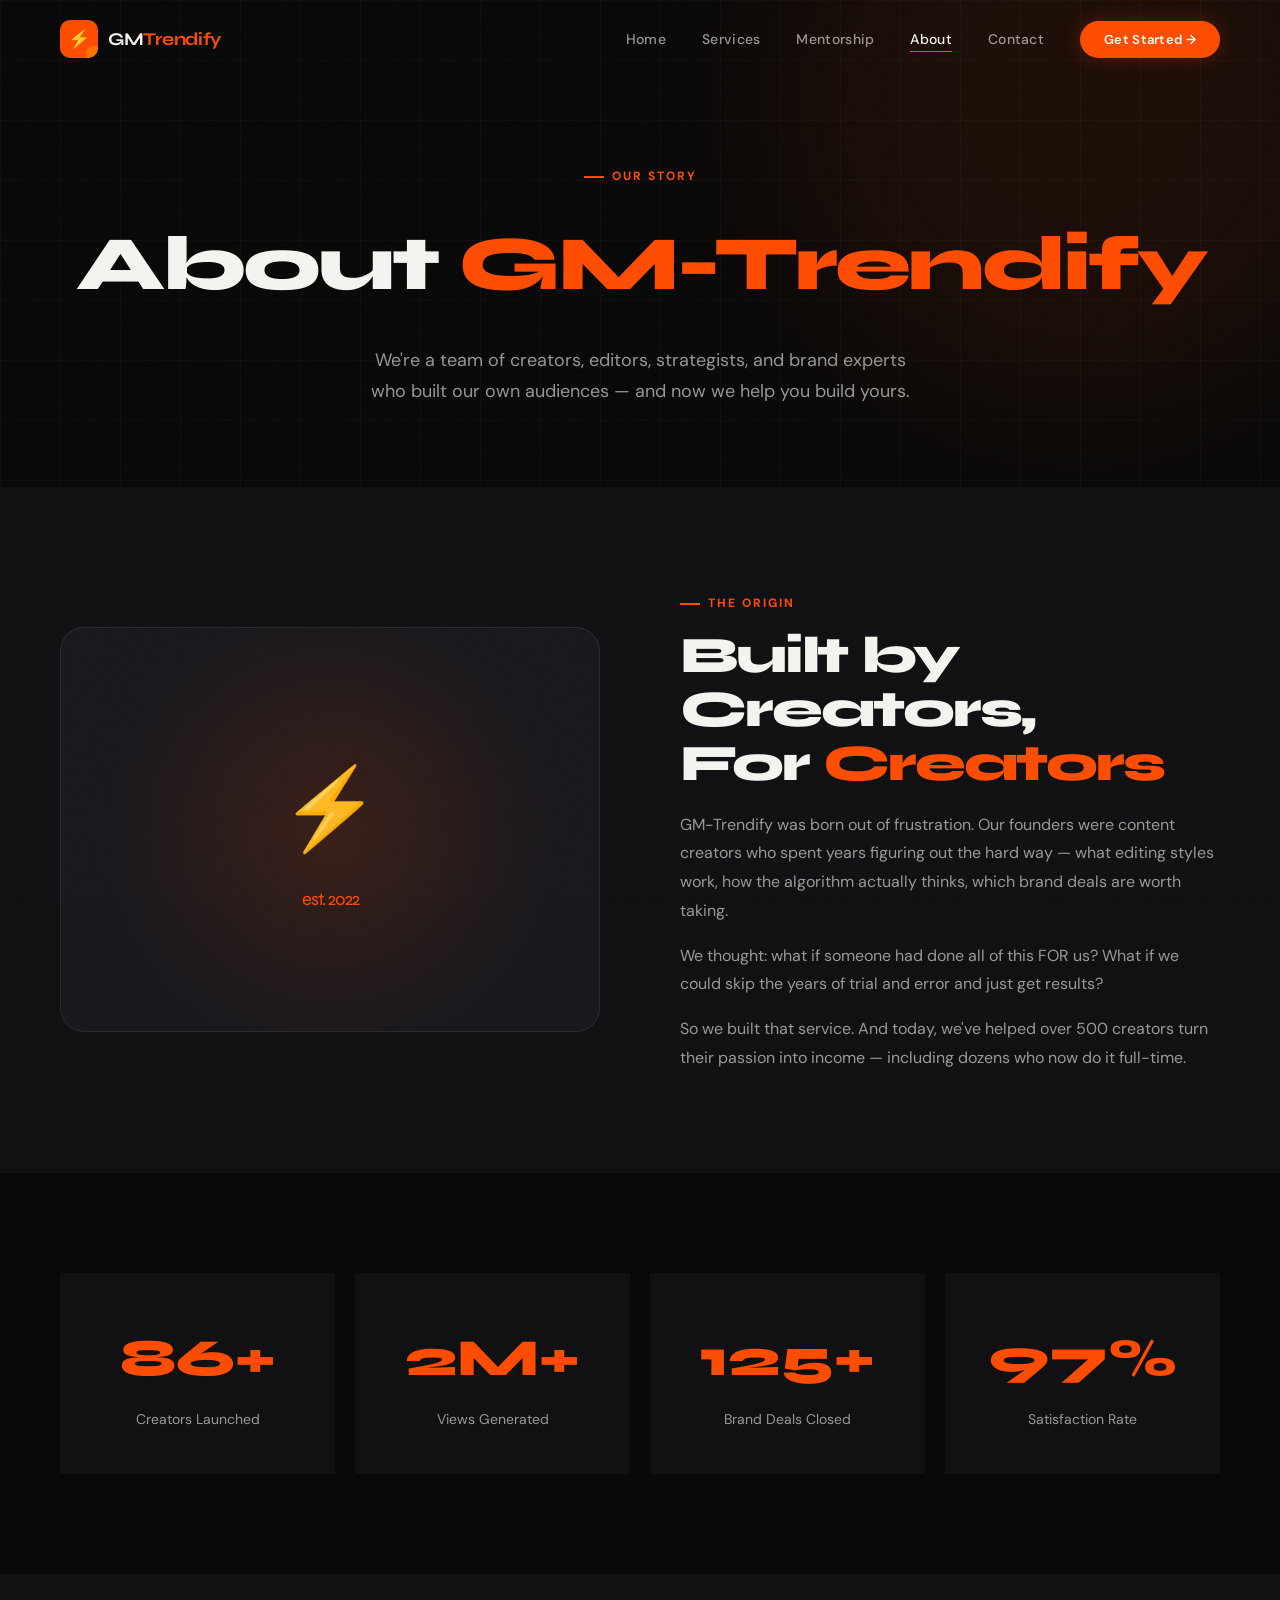
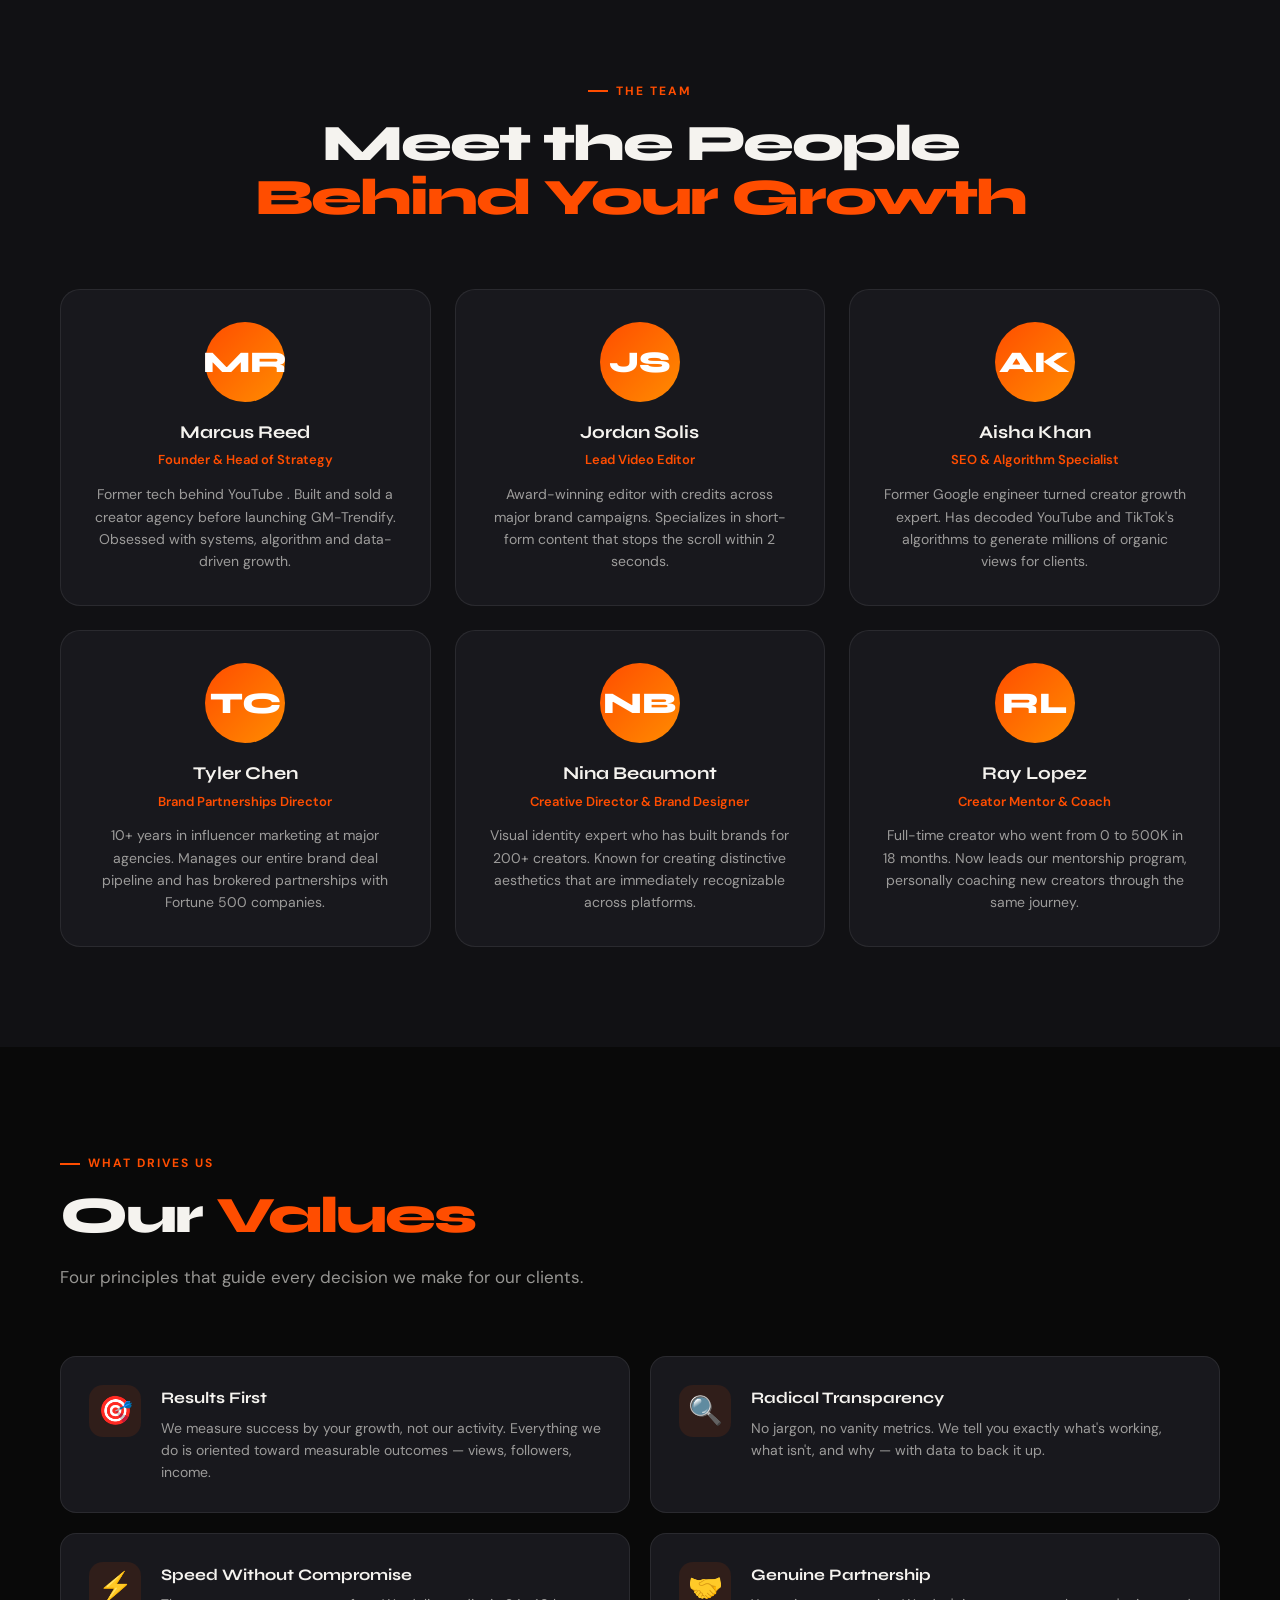
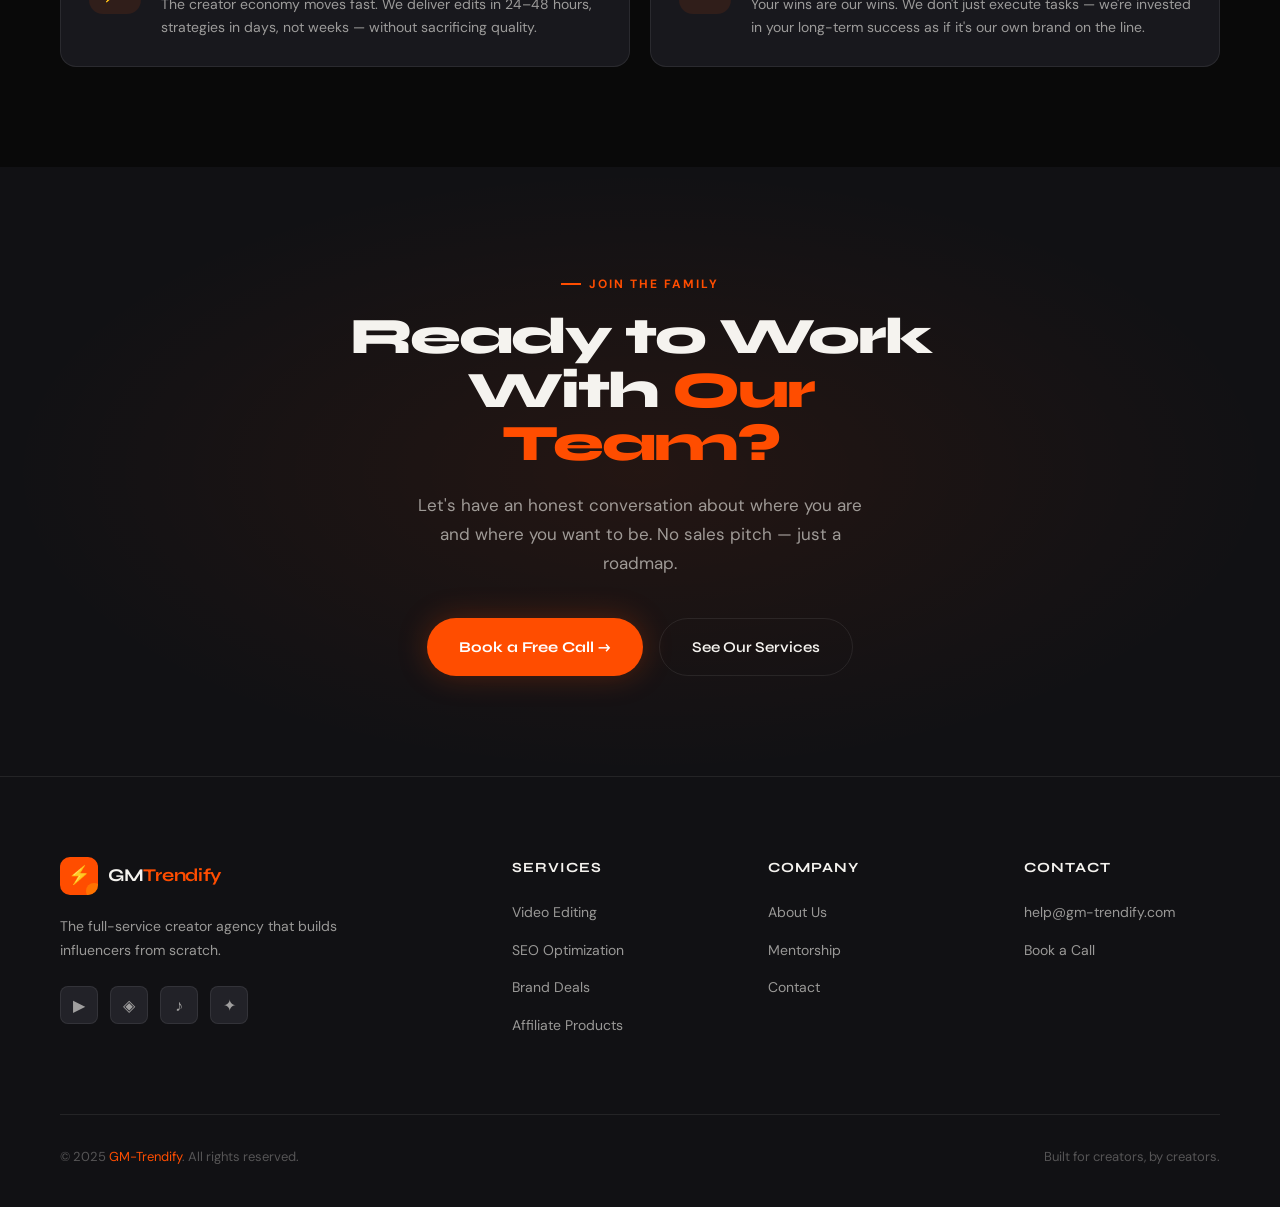
==== commit 250e99c5: "Update about.html" ====
--- a/pages/about.html
+++ b/pages/about.html
@@ -230,6 +230,6 @@
   </div>
 </footer>
 
-<script src="../js/main.js"></script>
+<script src="../js/main.js?v=2"></script>
 </body>
 </html>
--- a/css/style.css
+++ b/css/style.css
@@ -1311,3 +1311,147 @@
     grid-template-columns: repeat(2, 1fr);
   }
 }
+/* ─── ABOUT PAGE MOBILE FIXES ─── */
+@media (max-width: 768px) {
+  /* Fix stats cards padding on mobile */
+  .stats-grid .service-card {
+    padding: 24px 16px !important;
+  }
+
+  /* Make sure stats numbers wrap if they're too long */
+  .stats-grid [data-count] {
+    font-size: 32px !important;
+    word-break: break-word;
+  }
+
+  /* Fix any footer email overflow */
+  .footer-col ul li a {
+    word-break: break-all;
+  }
+}
+/* ─── MENTORSHIP PAGE MOBILE FIX ─── */
+@media (max-width: 480px) {
+  .page-hero h1 {
+    font-size: clamp(30px, 10vw, 38px) !important;
+    letter-spacing: -1px !important;
+  }
+  
+  .page-hero .section-label {
+    font-size: 11px !important;
+    letter-spacing: 1px !important;
+  }
+}
+/* ─── FORCED FIX: INDEX + MENTORSHIP MOBILE TEXT ─── */
+@media (max-width: 480px) {
+
+  /* FIX: Index page "We Build Influencers From Scratch." */
+  .hero .hero-content h1 {
+    font-size: 28px !important;
+    letter-spacing: -0.5px !important;
+    line-height: 1.2 !important;
+    word-break: break-word !important;
+  }
+  .hero .hero-content {
+    padding-right: 12px !important;
+    padding-left: 4px !important;
+  }
+
+  /* FIX: Mentorship page "Creator Mentorship" */
+  .page-hero h1 {
+    font-size: 28px !important;
+    letter-spacing: -1px !important;
+    line-height: 1.2 !important;
+    word-break: break-word !important;
+  }
+  .page-hero {
+    padding-left: 16px !important;
+    padding-right: 16px !important;
+  }
+  
+  /* FIX: Mentorship page "Start From Zero" label */
+  .page-hero .section-label {
+    font-size: 11px !important;
+    letter-spacing: 1px !important;
+  }
+}
+/* ─── FIX: MOBILE MENU HIDING "HOME" ─── */
+@media (max-width: 768px) {
+  /* 1. Raise the menu above the navigation bar */
+  .nav-links {
+    z-index: 1002 !important;
+    overflow-y: auto !important; /* Safety net if menu gets too long */
+  }
+  
+  /* 2. Keep the hamburger button above the menu */
+  .hamburger {
+    z-index: 1003 !important;
+  }
+}
+/* ─── FINAL FIX: MOBILE MENU HIDING "HOME" ─── */
+@media (max-width: 768px) {
+  /* Force the menu overlay ABOVE the navigation bar */
+  .nav-links {
+    z-index: 1002 !important;
+  }
+  
+  /* Keep the hamburger button ABOVE the menu so it stays clickable */
+  .hamburger {
+    z-index: 1003 !important;
+  }
+  
+  /* Safety: Make sure the nav bar itself doesn't clip the menu */
+  nav {
+    overflow: visible !important;
+  }
+}
+/* ─── FORCE FIX: SHOW ALL MOBILE MENU LINKS ─── */
+@media (max-width: 768px) {
+  /* Make sure the nav itself doesn't clip the menu */
+  nav {
+    overflow: visible !important;
+  }
+
+  /* Force the menu overlay to take full height and scroll if needed */
+  .nav-links.open {
+    display: flex !important;
+    height: 100vh !important;
+    min-height: 100vh !important;
+    max-height: none !important;
+    overflow-y: auto !important;
+    padding: 80px 24px 40px !important; /* Add padding so items don't touch edges */
+    gap: 24px !important;
+  }
+
+  /* Force every single list item to be visible */
+  .nav-links.open li {
+    display: flex !important;
+    opacity: 1 !important;
+    visibility: visible !important;
+    height: auto !important;
+    max-height: none !important;
+    overflow: visible !important;
+    flex-shrink: 0 !important;
+  }
+
+  /* Force every single link to be visible and readable */
+  .nav-links.open li a {
+    display: block !important;
+    opacity: 1 !important;
+    visibility: visible !important;
+    font-size: 24px !important;
+    color: var(--white) !important;
+    padding: 8px 0 !important;
+    text-align: center !important;
+    width: 100% !important;
+  }
+
+  /* Make sure the active link still stands out */
+  .nav-links.open li a.active {
+    color: var(--accent) !important;
+  }
+
+  /* Keep the hamburger button clickable above everything */
+  .hamburger {
+    z-index: 1003 !important;
+  }
+}
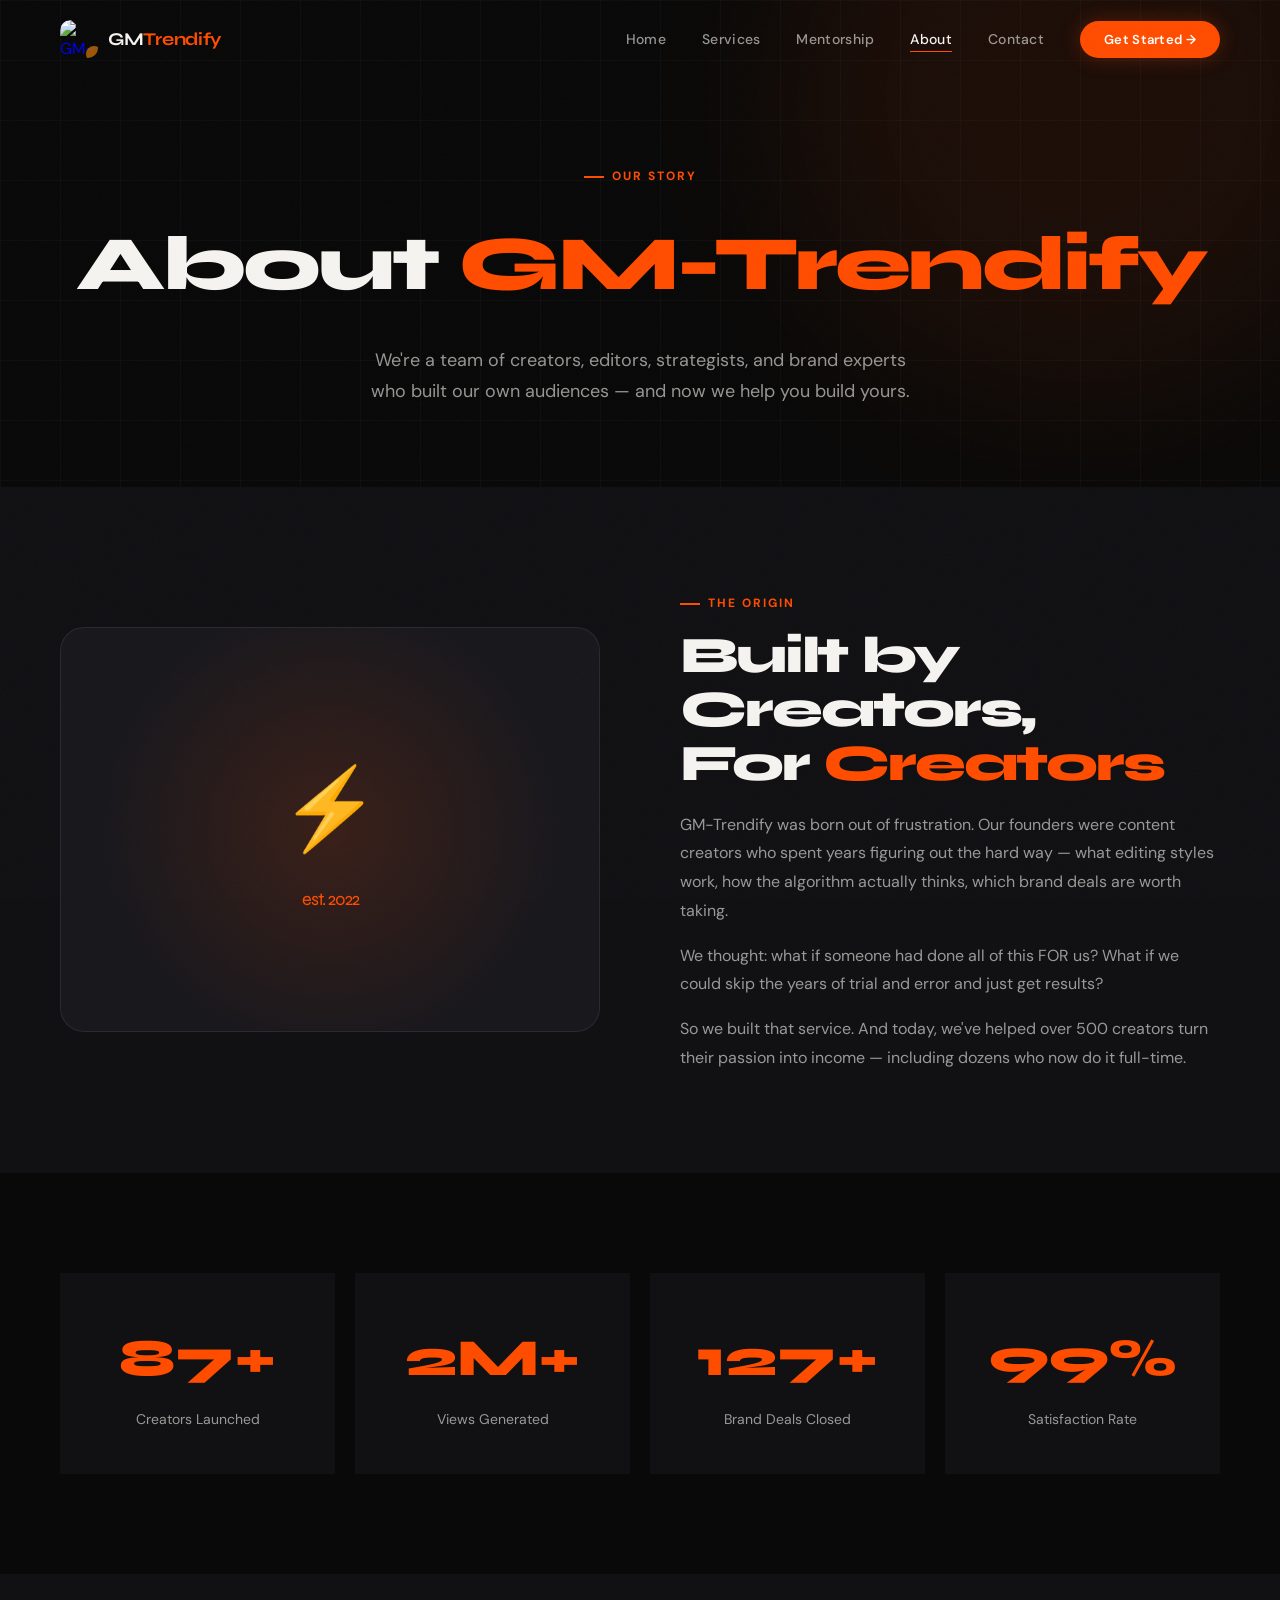
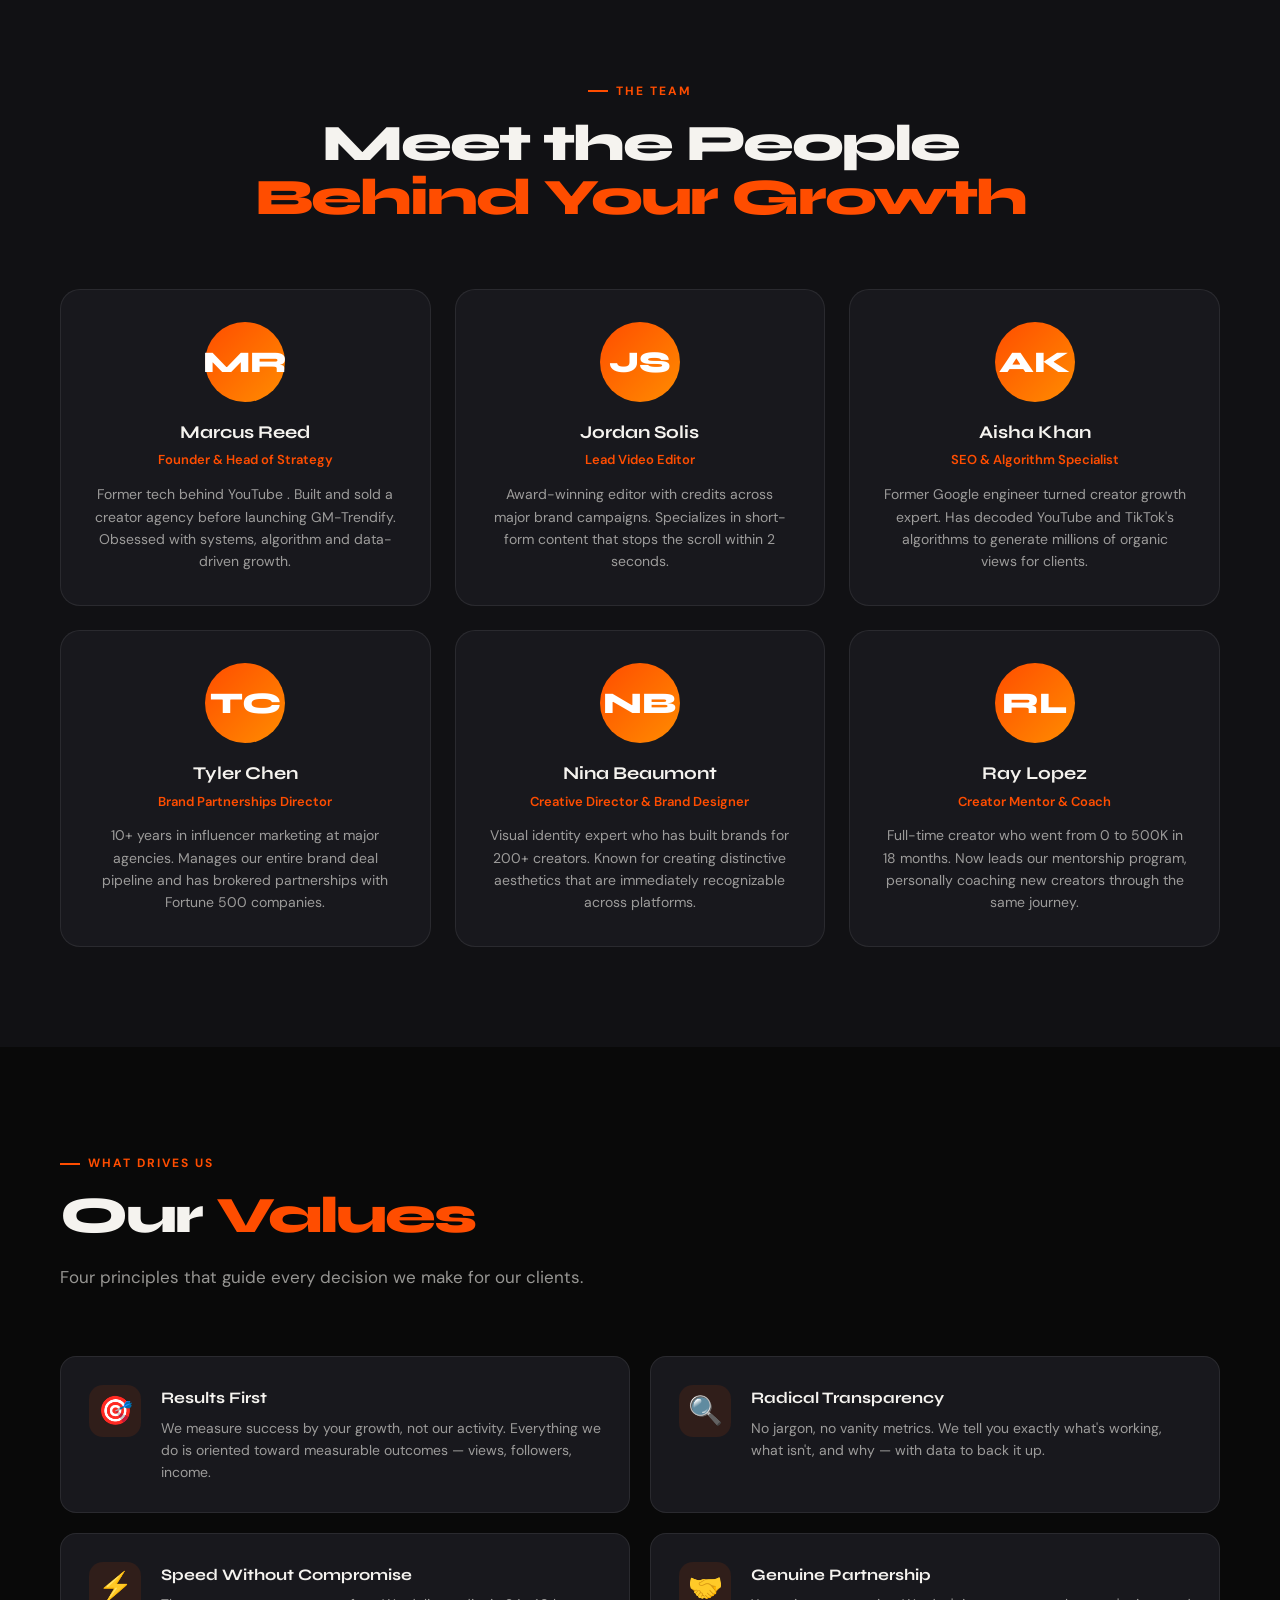
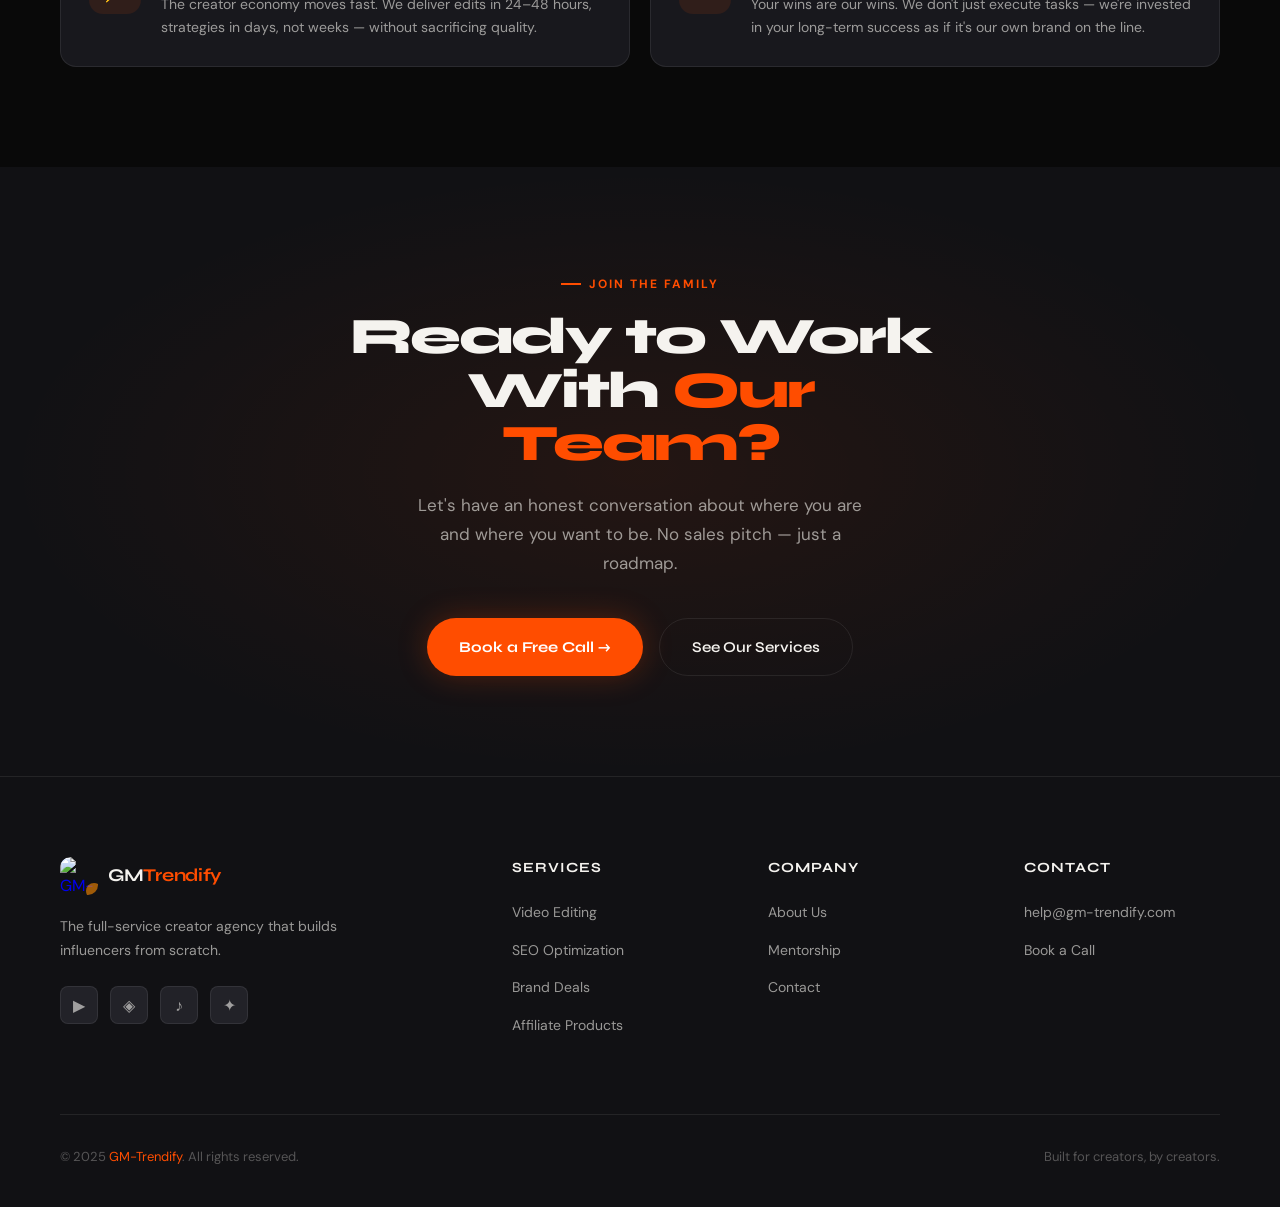
==== commit 5de7b43a: "Add GM-Trendify logo + favicon (GT monogram), wire across all pages" ====
--- a/pages/about.html
+++ b/pages/about.html
@@ -6,13 +6,14 @@
   <title>About — GM-Trendify</title>
   <meta name="description" content="We're a team of creators who built our own audiences — and now we build yours." />
   <link rel="stylesheet" href="../css/style.css" />
-  <link rel="icon" href="data:image/svg+xml,<svg xmlns='http://www.w3.org/2000/svg' viewBox='0 0 100 100'><rect width='100' height='100' rx='20' fill='%23ff4d00'/><text y='.9em' font-size='70' x='12'>⚡</text></svg>" />
+  <link rel="icon" type="image/svg+xml" href="assets/favicon.svg" />
+  <link rel="apple-touch-icon" href="assets/favicon.svg" />
 </head>
 <body>
 
 <nav>
   <a href="../index.html" class="nav-logo">
-    <div class="nav-logo-mark">⚡</div>
+    <div class="nav-logo-mark"><img src="assets/logo.svg" alt="GM-Trendify" /></div>
     <span class="nav-logo-text">GM<span>Trendify</span></span>
   </a>
   <ul class="nav-links">
@@ -188,7 +189,7 @@
   <div class="footer-grid">
     <div class="footer-brand">
       <a href="../index.html" class="nav-logo">
-        <div class="nav-logo-mark">⚡</div>
+        <div class="nav-logo-mark"><img src="assets/logo.svg" alt="GM-Trendify" /></div>
         <span class="nav-logo-text">GM<span>Trendify</span></span>
       </a>
       <p>The full-service creator agency that builds influencers from scratch.</p>
--- a/css/style.css
+++ b/css/style.css
@@ -75,15 +75,13 @@
 
 .nav-logo-mark {
   width: 38px; height: 38px;
-  background: var(--accent);
+  background: transparent;
   border-radius: 10px;
   display: flex; align-items: center; justify-content: center;
-  font-family: var(--font-display);
-  font-weight: 800; font-size: 18px;
-  color: #fff;
   position: relative;
   overflow: hidden;
 }
+.nav-logo-mark img { width: 38px; height: 38px; border-radius: 10px; display: block; }
 
 .nav-logo-mark::after {
   content: '';
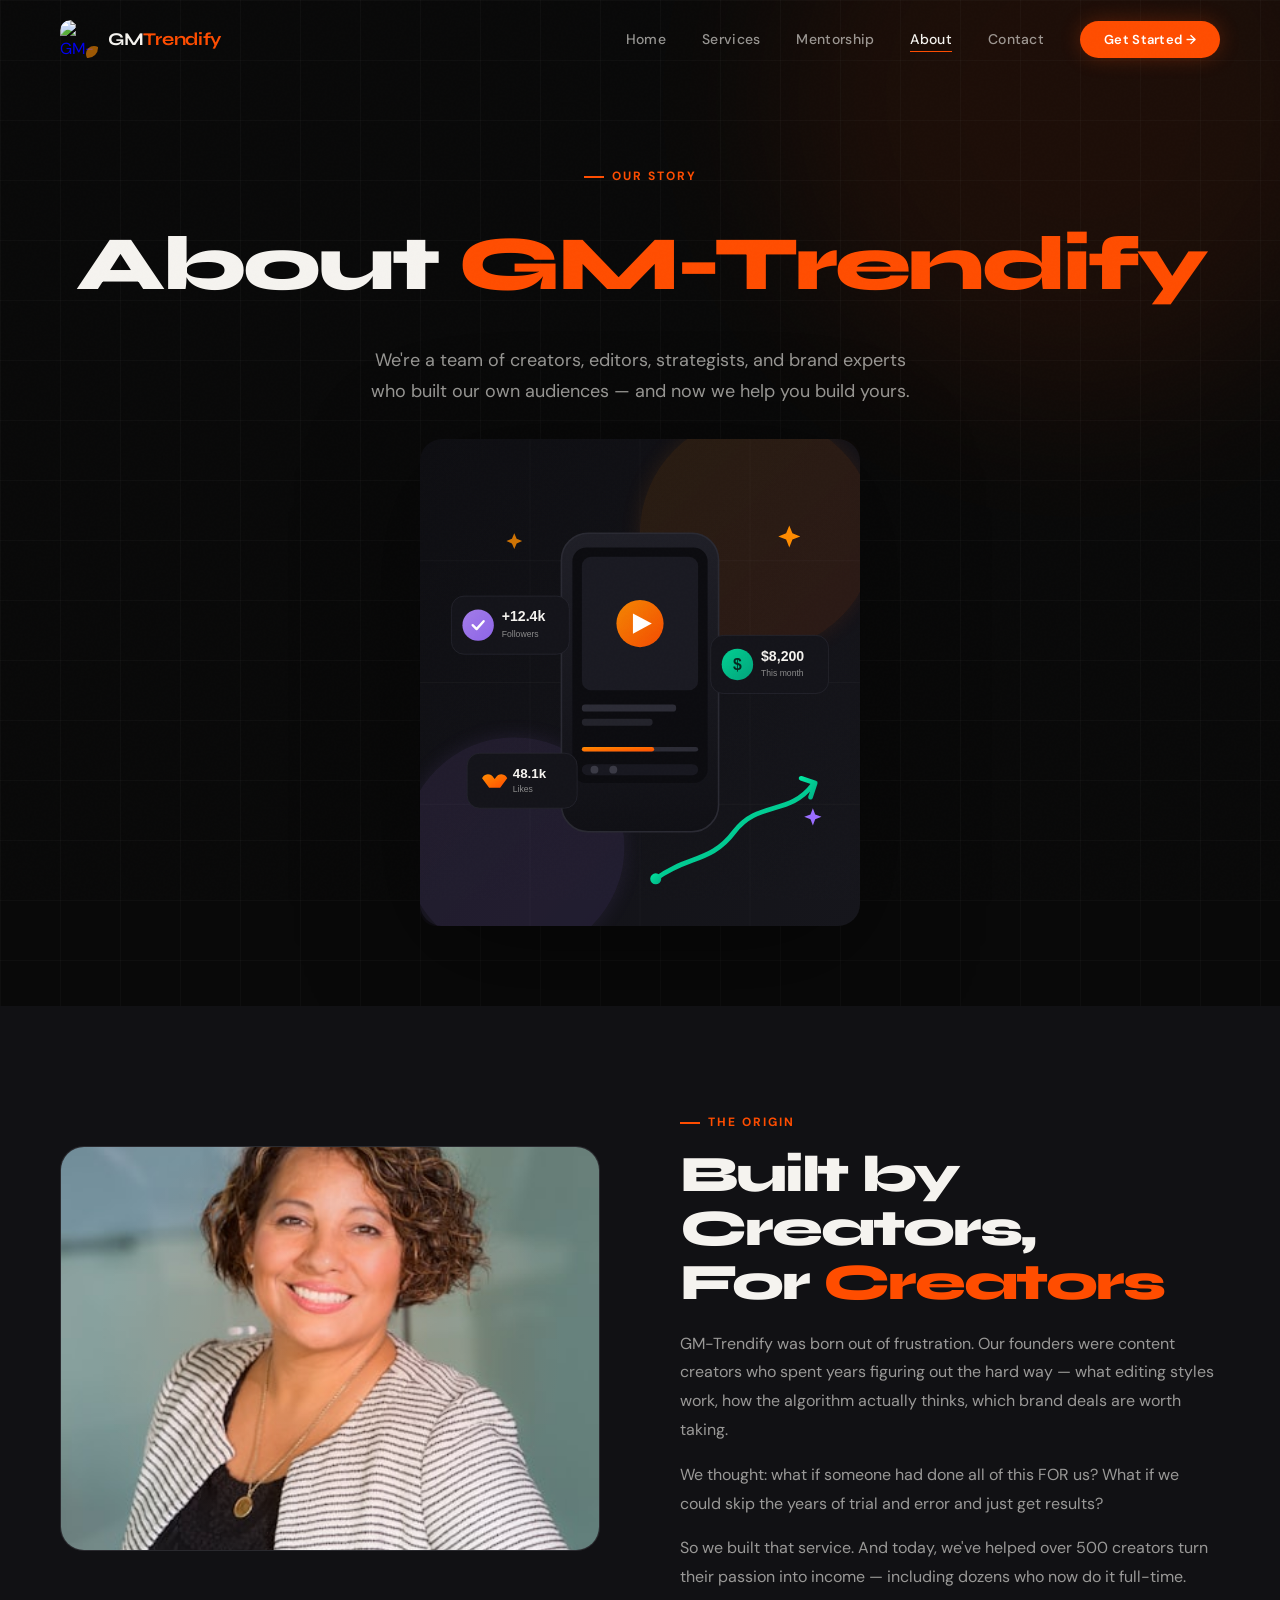
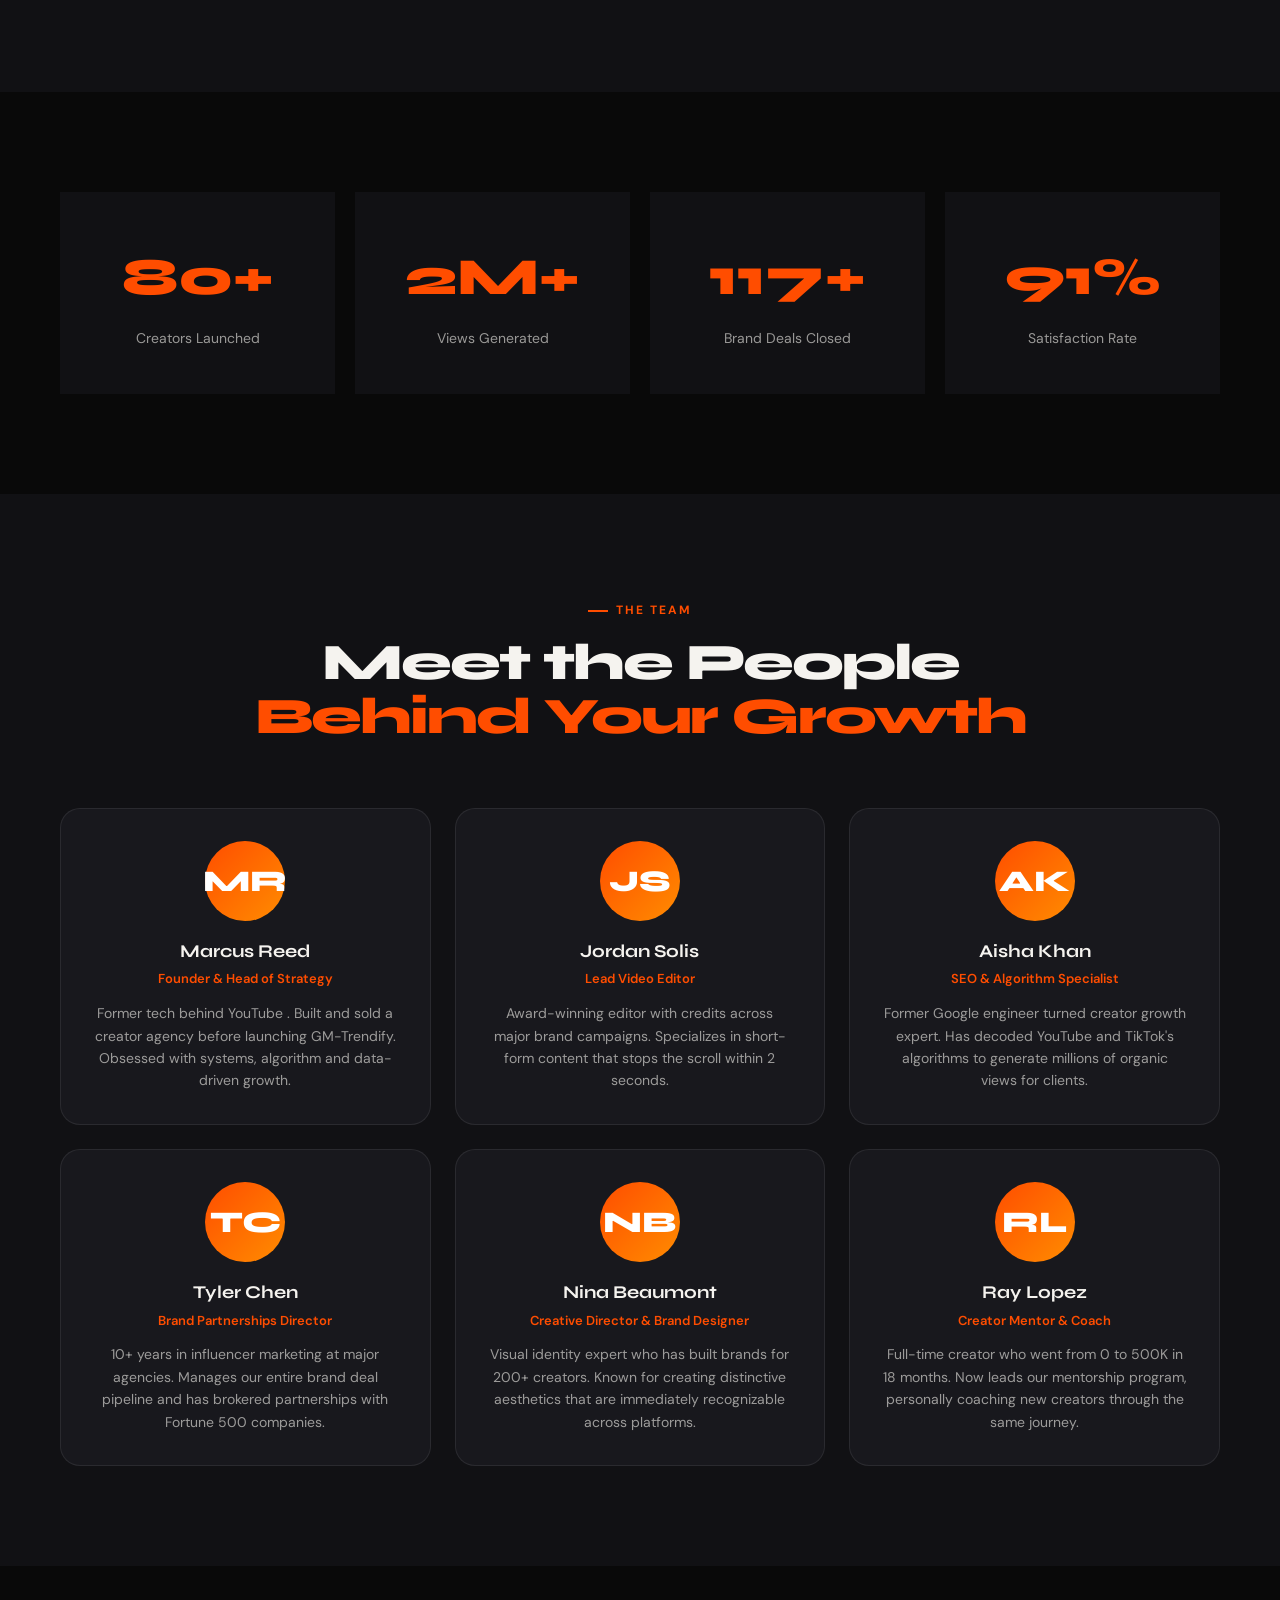
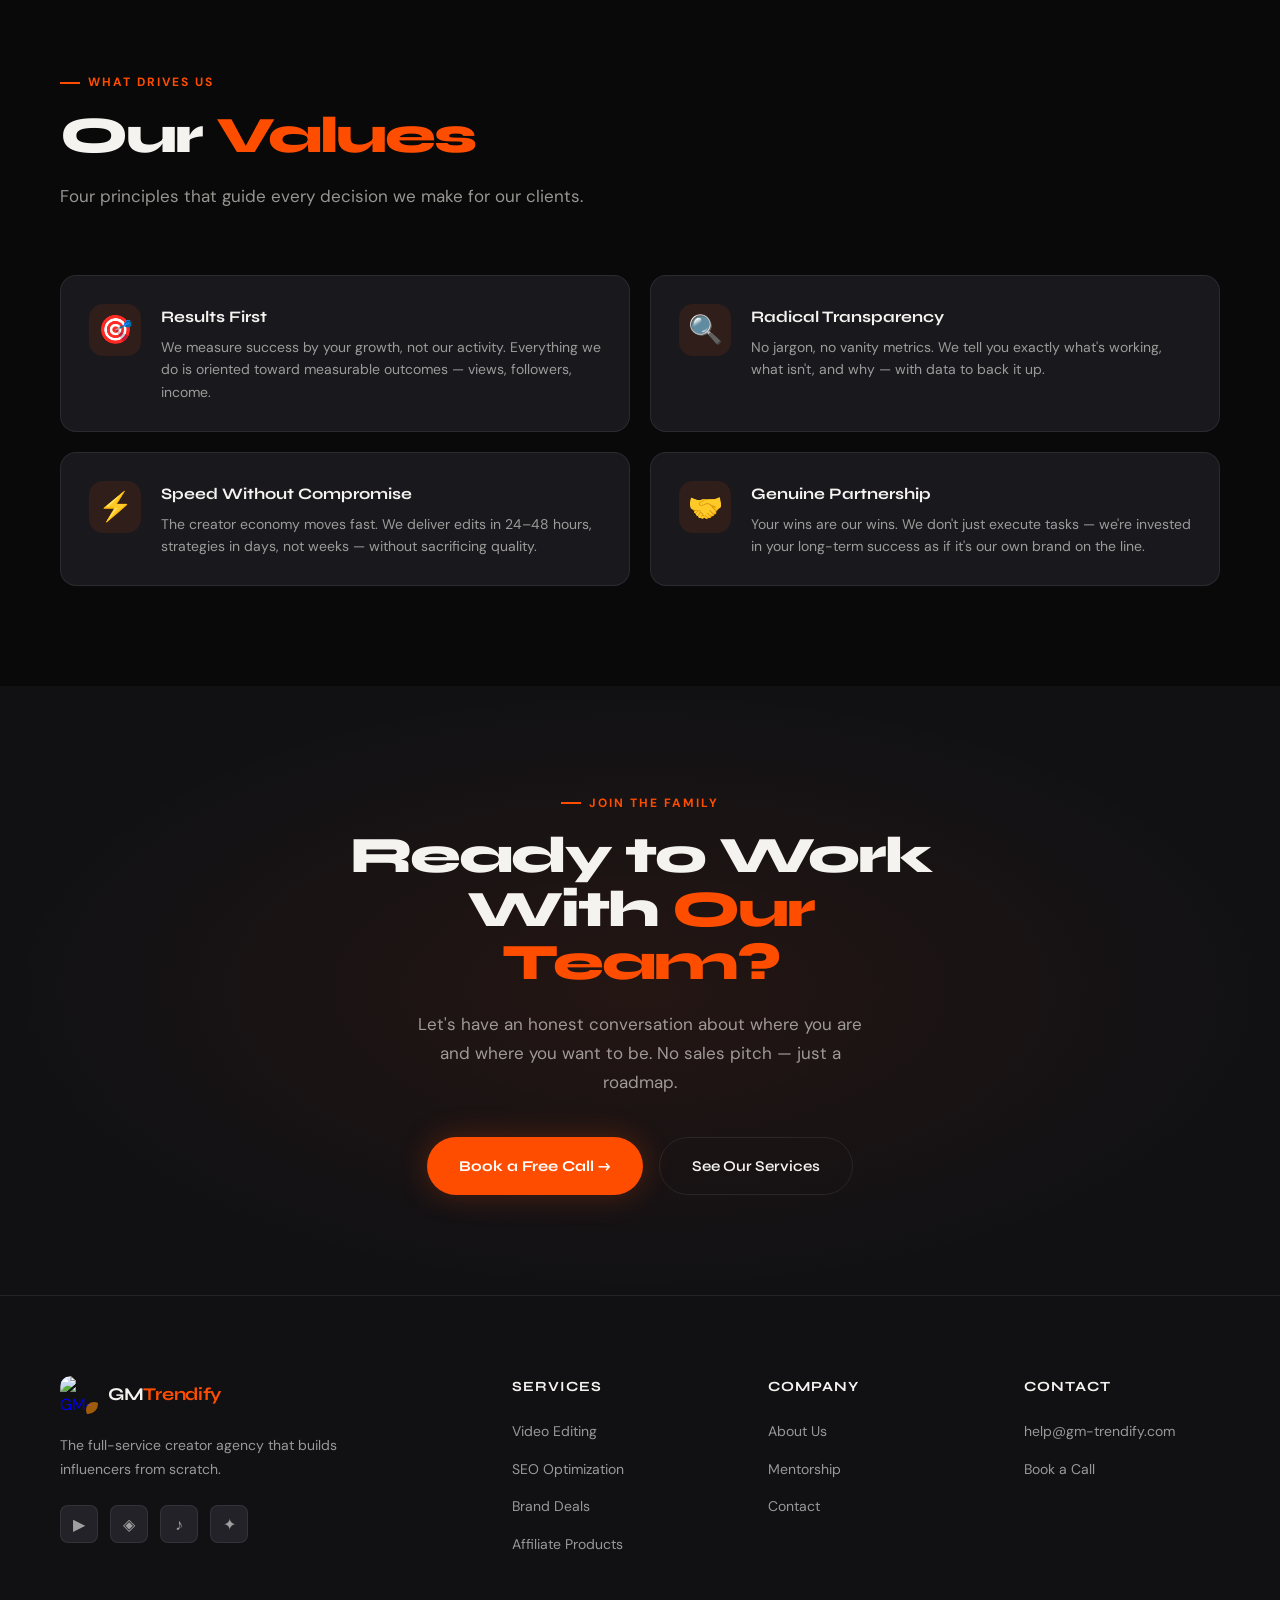
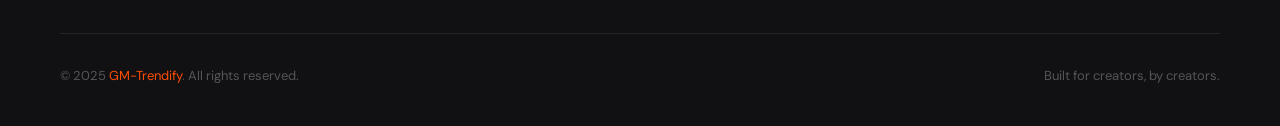
==== commit d617e181: "Service icons -> real influencer photos; hero visual added to services/about pages" ====
--- a/pages/about.html
+++ b/pages/about.html
@@ -37,15 +37,15 @@
   <div class="section-label" style="justify-content:center;">Our Story</div>
   <h1>About <span style="color:var(--accent)">GM-Trendify</span></h1>
   <p>We're a team of creators, editors, strategists, and brand experts who built our own audiences — and now we help you build yours.</p>
+  <img src="../assets/hero-visual.svg" alt="GM-Trendify creator growth" style="width:100%;max-width:440px;height:auto;margin:32px auto 0;display:block;border-radius:var(--radius);filter:drop-shadow(0 24px 60px rgba(0,0,0,0.45));" />
 </div>
 
 <!-- STORY -->
 <section style="background:var(--dark);">
   <div class="feature-split reveal">
     <div class="feature-visual">
-      <div class="feature-visual-inner" style="font-size:80px;flex-direction:column;gap:12px;">
-        <span>⚡</span>
-        <span style="font-family:var(--font-display);font-size:18px;color:var(--accent);letter-spacing:-1px;">est. 2022</span>
+      <div class="feature-visual-inner" style="padding:0;overflow:hidden;border-radius:var(--radius);">
+        <img src="../assets/services/mentor.jpg" alt="GM-Trendify team" style="width:100%;height:100%;object-fit:cover;display:block;" />
       </div>
     </div>
     <div>
--- a/css/style.css
+++ b/css/style.css
@@ -344,6 +344,14 @@
 .hero-stat-label { font-size: 13px; color: var(--white-dim); font-weight: 400; }
 
 .hero-layout { display: flex; align-items: center; gap: 60px; width: 100%; }
+.hero-right { display: flex; flex-direction: column; gap: 22px; flex: 1; min-width: 0; }
+.hero-visual { width: 100%; max-width: 460px; height: auto; border-radius: var(--radius); display: block; filter: drop-shadow(0 24px 60px rgba(0,0,0,0.45)); }
+
+/* mobile: stack visual above content */
+@media (max-width: 980px) {
+  .hero-right { order: -1; }
+  .hero-visual { max-width: 420px; margin: 0 auto; }
+}
 
 /* ─── MARQUEE ─── */
 .marquee-section {
@@ -452,15 +460,15 @@
 .service-card:hover::after { transform: scaleX(1); }
 
 .service-icon {
-  width: 52px; height: 52px;
+  width: 64px; height: 64px;
+  border-radius: 16px;
+  overflow: hidden;
+  border: 1px solid rgba(255,77,0,0.25);
+  margin-bottom: 24px;
+  transition: var(--transition);
   background: rgba(255,77,0,0.1);
-  border: 1px solid rgba(255,77,0,0.2);
-  border-radius: 14px;
-  display: flex; align-items: center; justify-content: center;
-  font-size: 22px;
-  margin-bottom: 24px;
-  transition: var(--transition);
-}
+}
+.service-icon img { width: 100%; height: 100%; object-fit: cover; display: block; }
 
 .service-card:hover .service-icon {
   background: rgba(255,77,0,0.2);
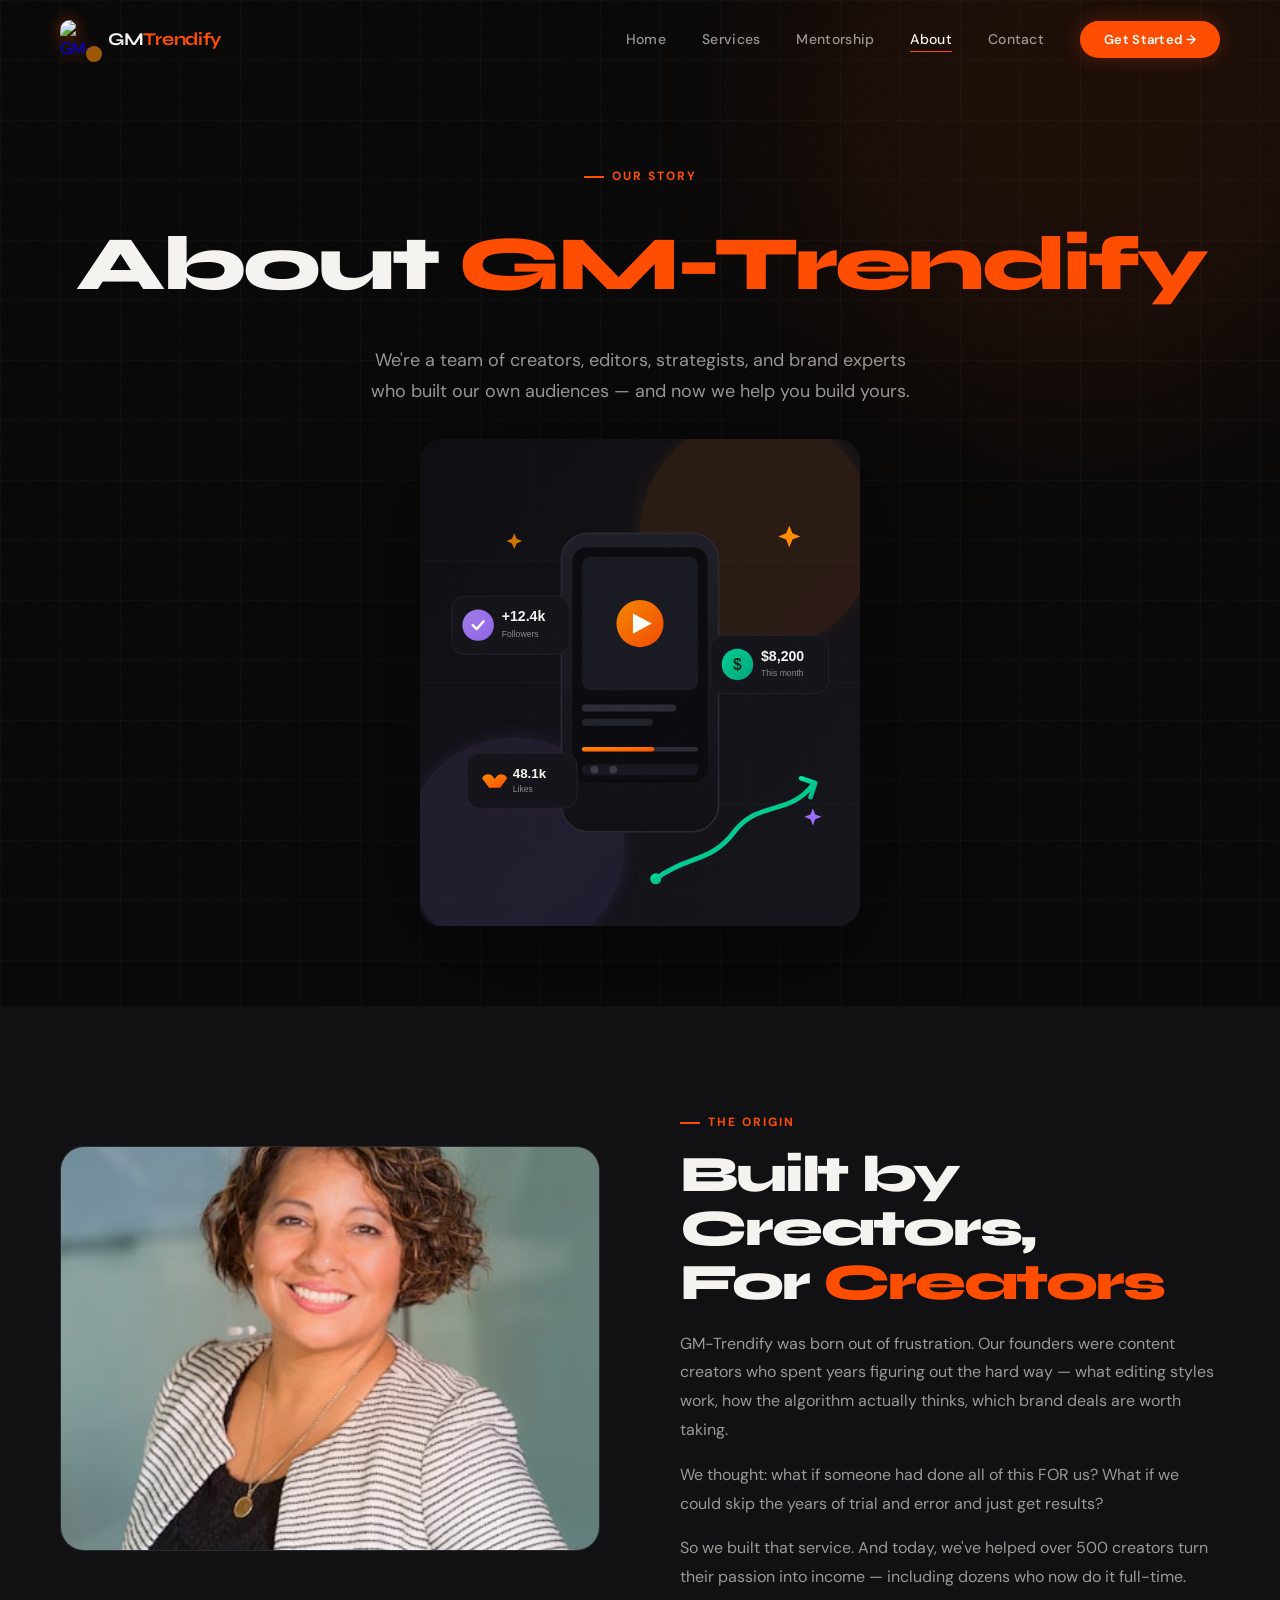
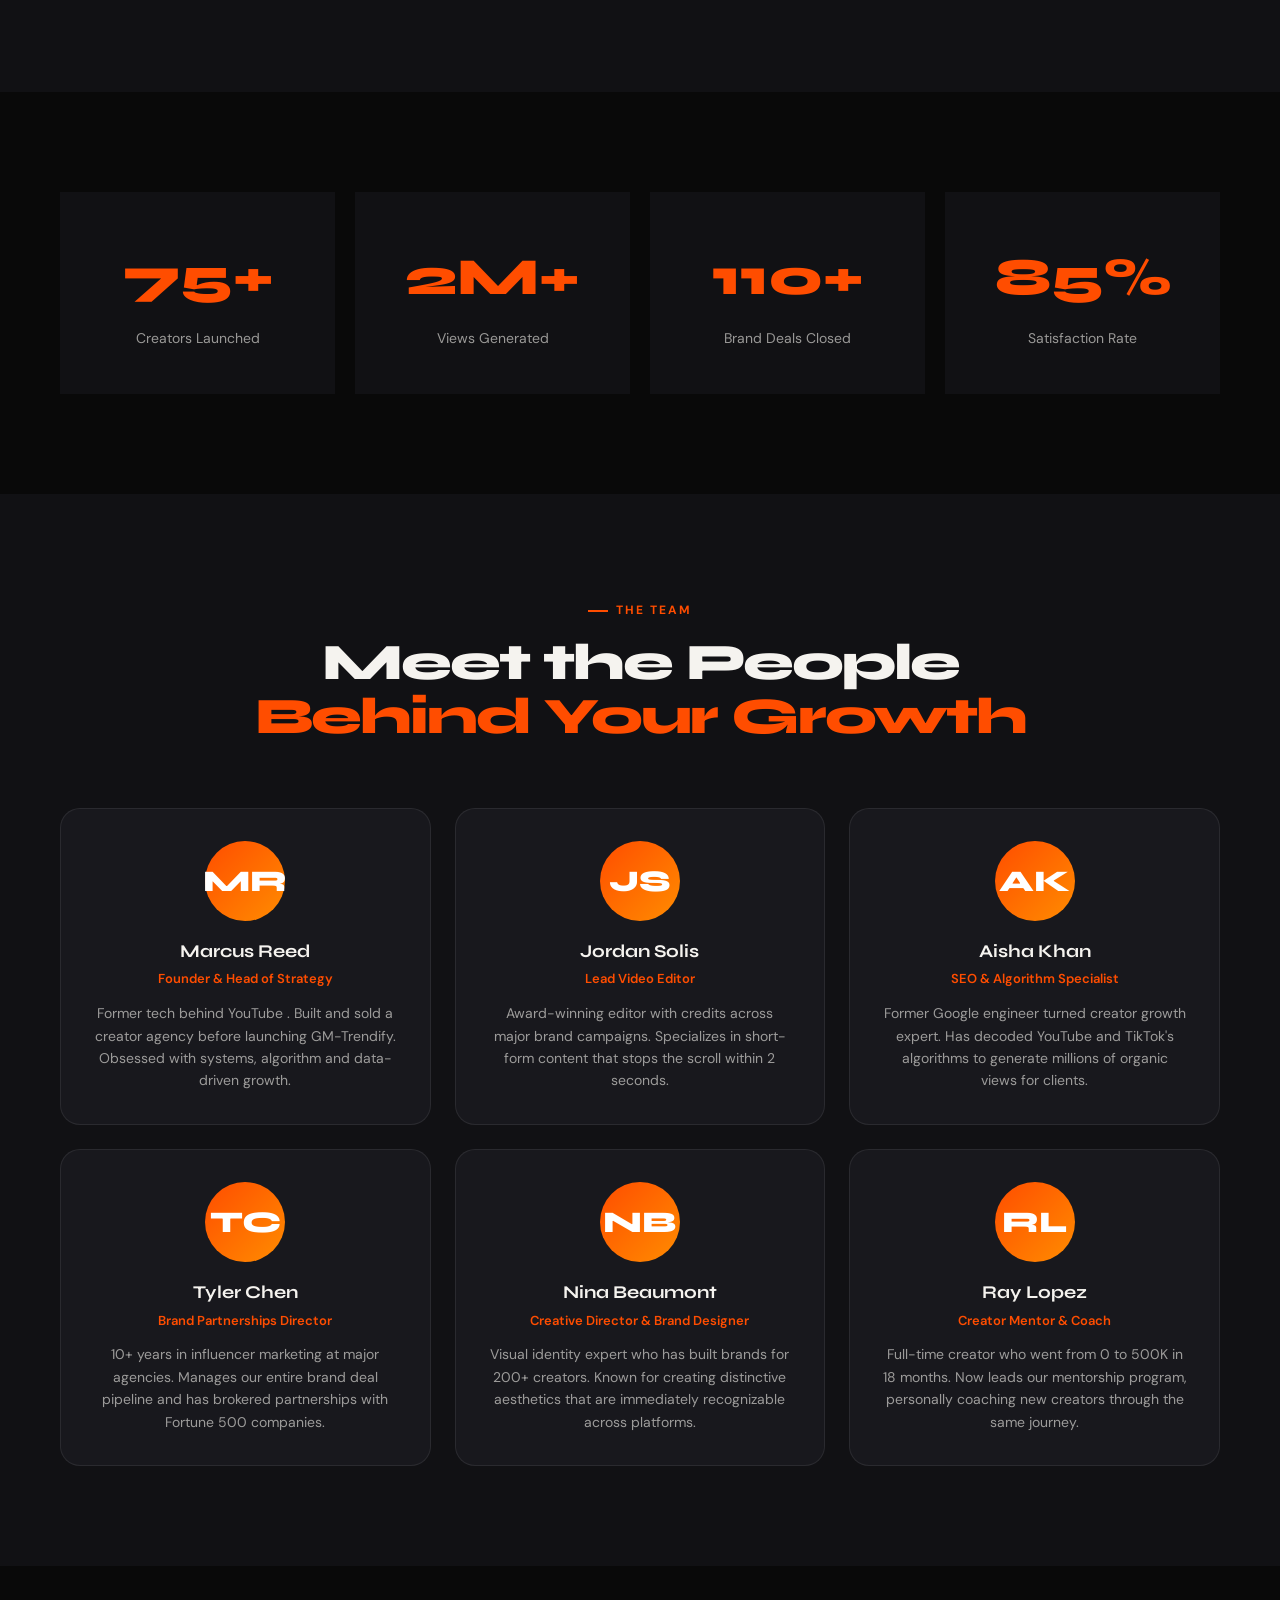
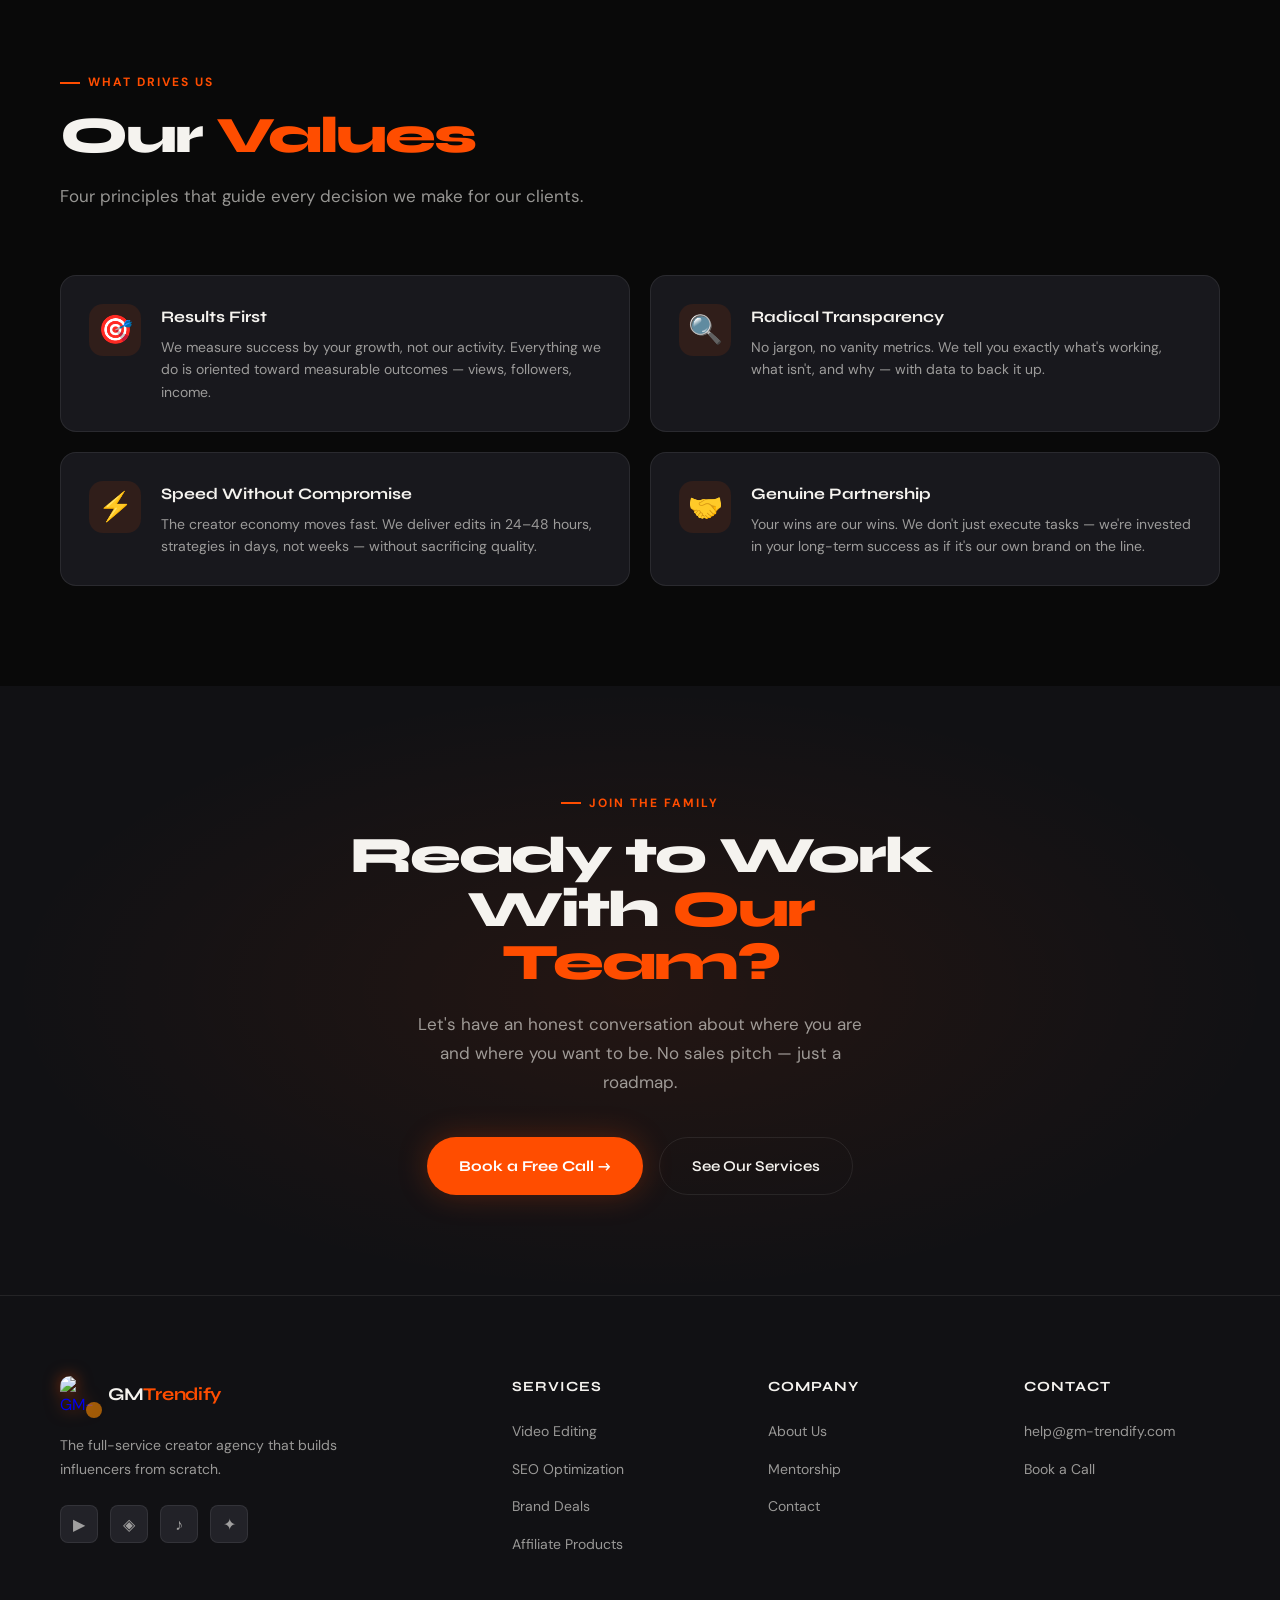
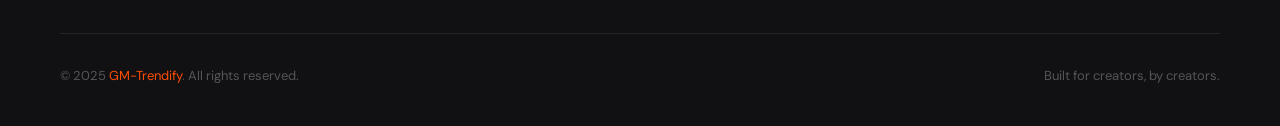
==== commit a044b40c: "Switch logo to PNG (self-contained, renders identically on all pages)" ====
--- a/pages/about.html
+++ b/pages/about.html
@@ -13,7 +13,7 @@
 
 <nav>
   <a href="../index.html" class="nav-logo">
-    <div class="nav-logo-mark"><img src="assets/logo.svg" alt="GM-Trendify" /></div>
+    <div class="nav-logo-mark"><img src="assets/logo.png" alt="GM-Trendify" /></div>
     <span class="nav-logo-text">GM<span>Trendify</span></span>
   </a>
   <ul class="nav-links">
@@ -189,7 +189,7 @@
   <div class="footer-grid">
     <div class="footer-brand">
       <a href="../index.html" class="nav-logo">
-        <div class="nav-logo-mark"><img src="assets/logo.svg" alt="GM-Trendify" /></div>
+        <div class="nav-logo-mark"><img src="assets/logo.png" alt="GM-Trendify" /></div>
         <span class="nav-logo-text">GM<span>Trendify</span></span>
       </a>
       <p>The full-service creator agency that builds influencers from scratch.</p>
--- a/css/style.css
+++ b/css/style.css
@@ -79,9 +79,11 @@
   border-radius: 10px;
   display: flex; align-items: center; justify-content: center;
   position: relative;
-  overflow: hidden;
-}
-.nav-logo-mark img { width: 38px; height: 38px; border-radius: 10px; display: block; }
+  overflow: visible;
+}
+.nav-logo-mark img { width: 38px; height: 38px; border-radius: 10px; display: block; filter: drop-shadow(0 0 8px rgba(255,77,0,0.55)); }
+.nav-logo-text { transition: text-shadow 0.3s; }
+.nav-logo:hover .nav-logo-text { text-shadow: 0 0 14px rgba(255,77,0,0.35); }
 
 .nav-logo-mark::after {
   content: '';
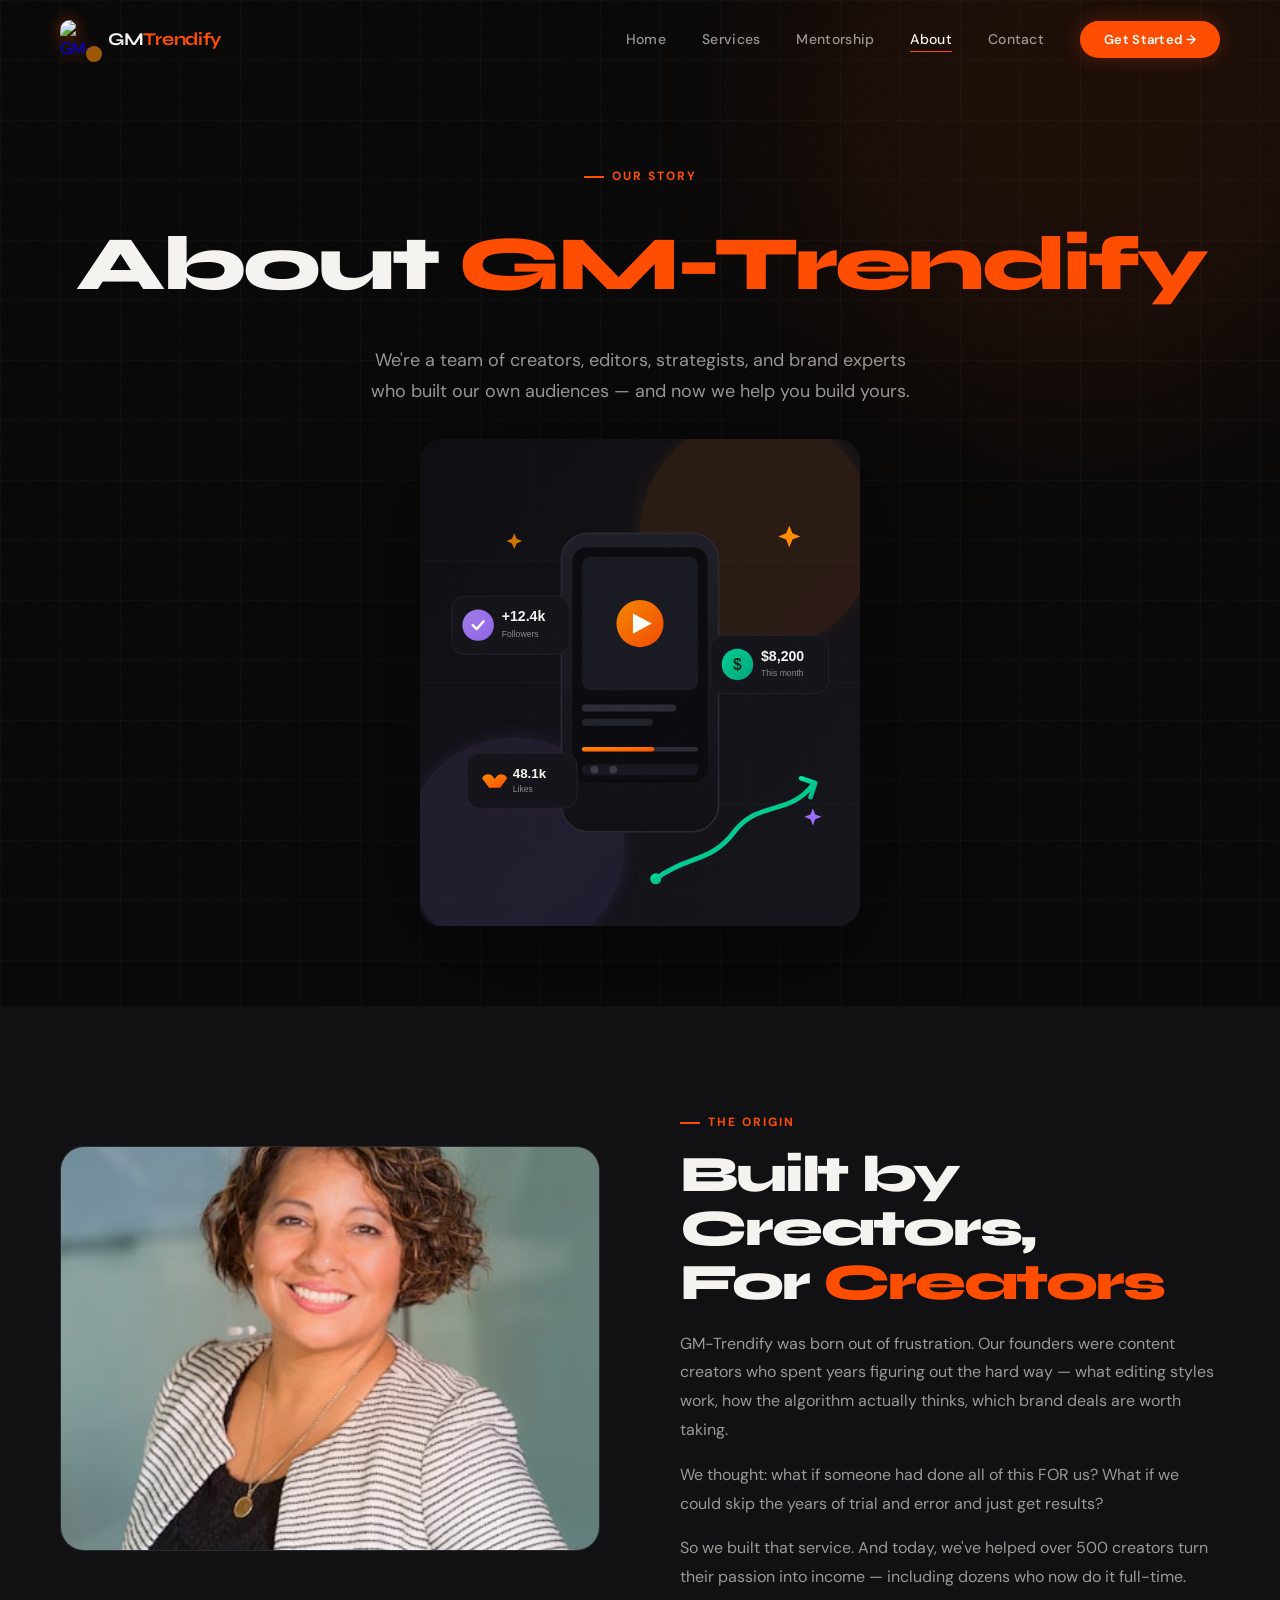
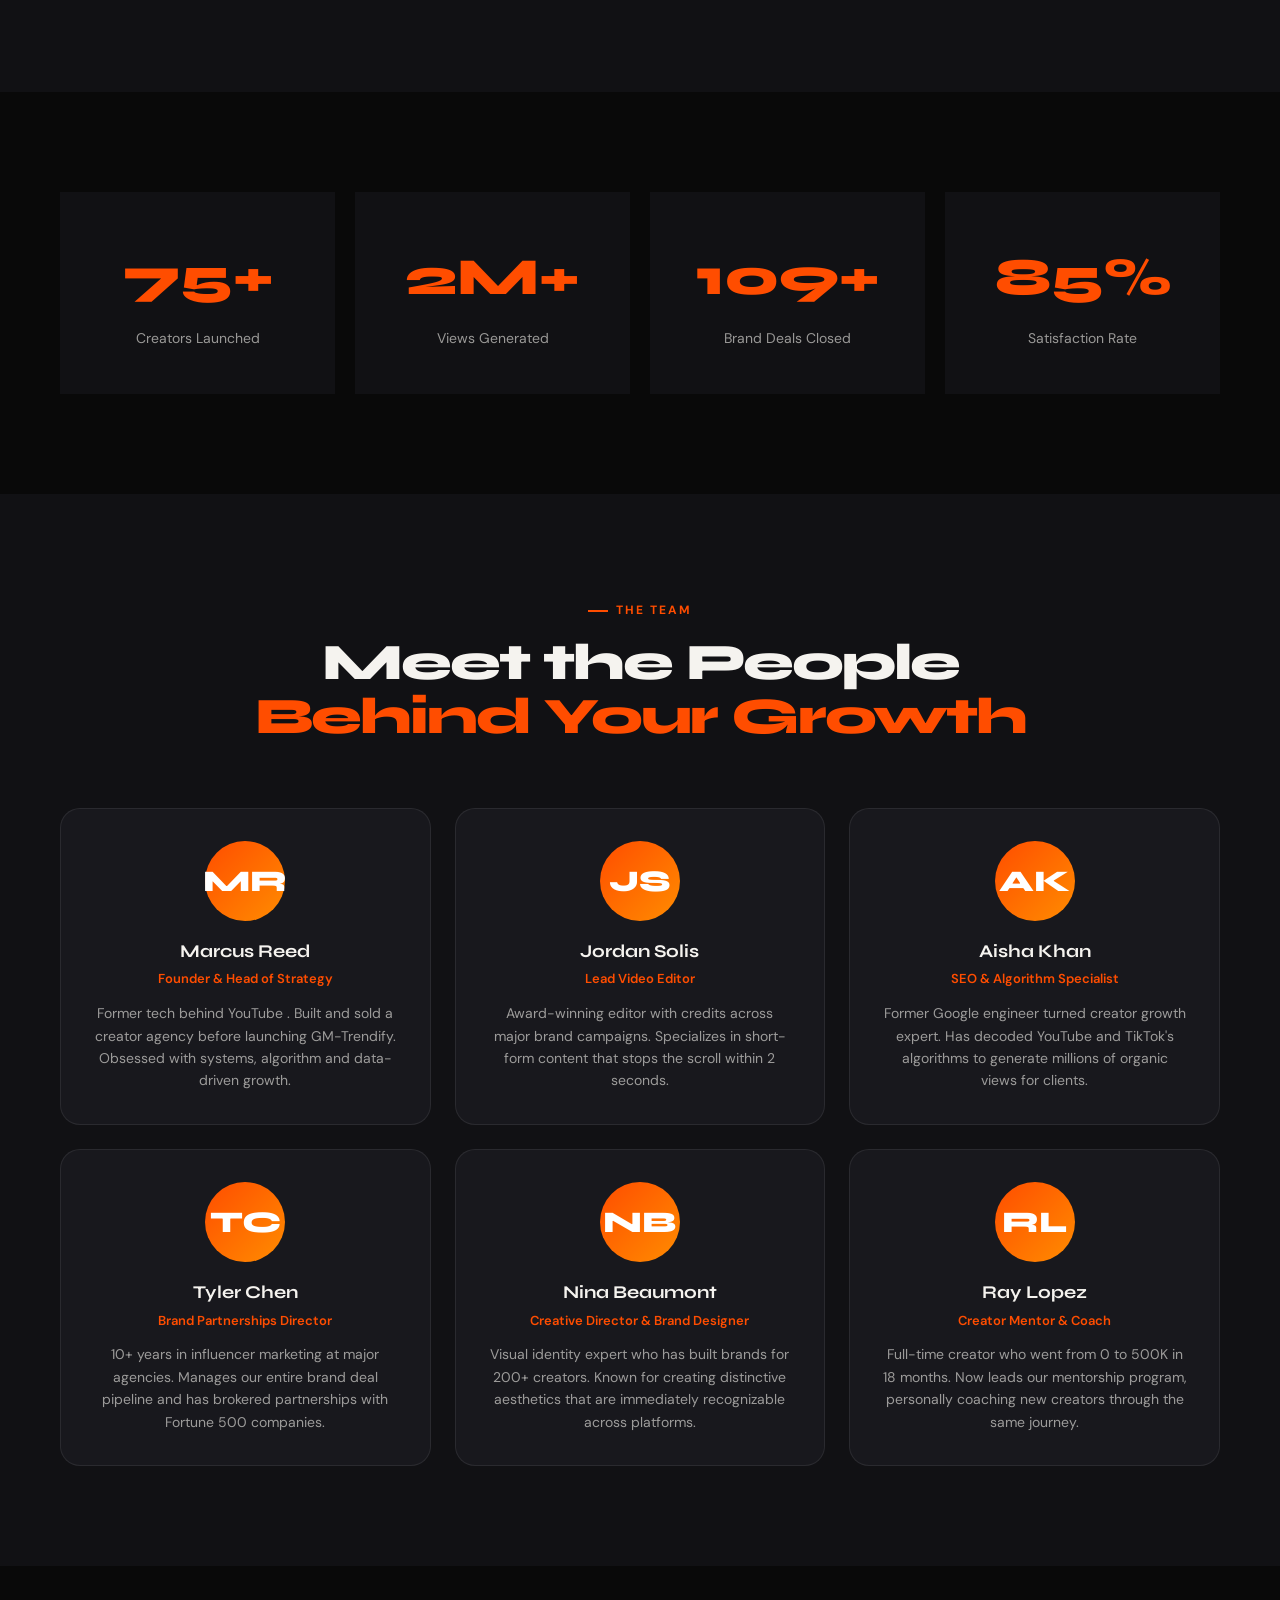
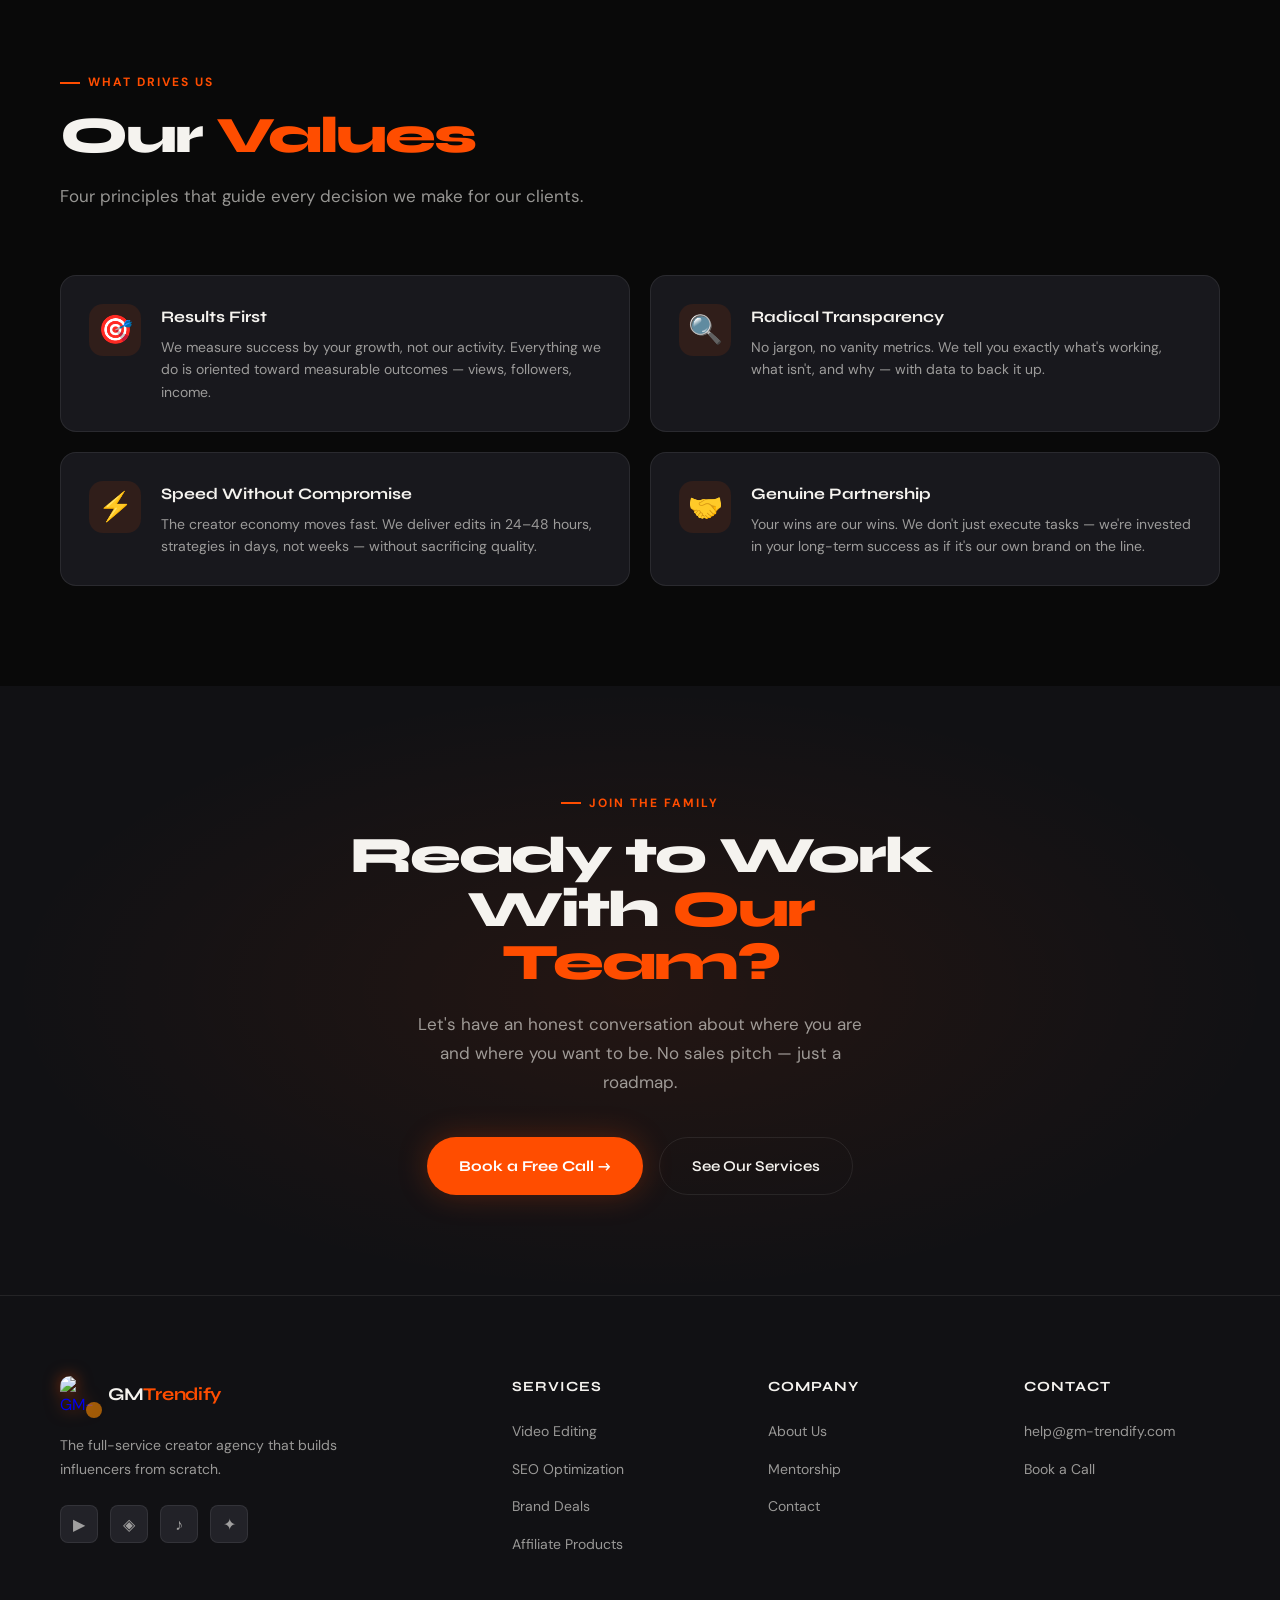
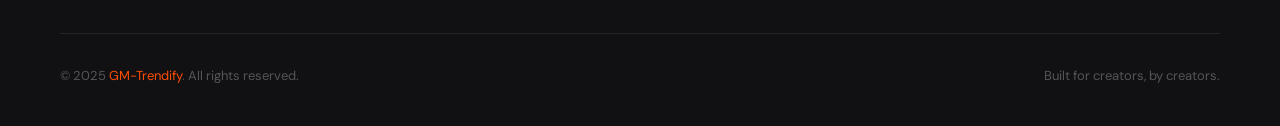
==== commit e01d648a: "New animated logo: clean GT tile with flicker + glow halo (native SVG animate)" ====
--- a/pages/about.html
+++ b/pages/about.html
@@ -13,7 +13,7 @@
 
 <nav>
   <a href="../index.html" class="nav-logo">
-    <div class="nav-logo-mark"><img src="assets/logo.png" alt="GM-Trendify" /></div>
+    <div class="nav-logo-mark"><img src="assets/logo.svg" alt="GM-Trendify" /></div>
     <span class="nav-logo-text">GM<span>Trendify</span></span>
   </a>
   <ul class="nav-links">
@@ -189,7 +189,7 @@
   <div class="footer-grid">
     <div class="footer-brand">
       <a href="../index.html" class="nav-logo">
-        <div class="nav-logo-mark"><img src="assets/logo.png" alt="GM-Trendify" /></div>
+        <div class="nav-logo-mark"><img src="assets/logo.svg" alt="GM-Trendify" /></div>
         <span class="nav-logo-text">GM<span>Trendify</span></span>
       </a>
       <p>The full-service creator agency that builds influencers from scratch.</p>
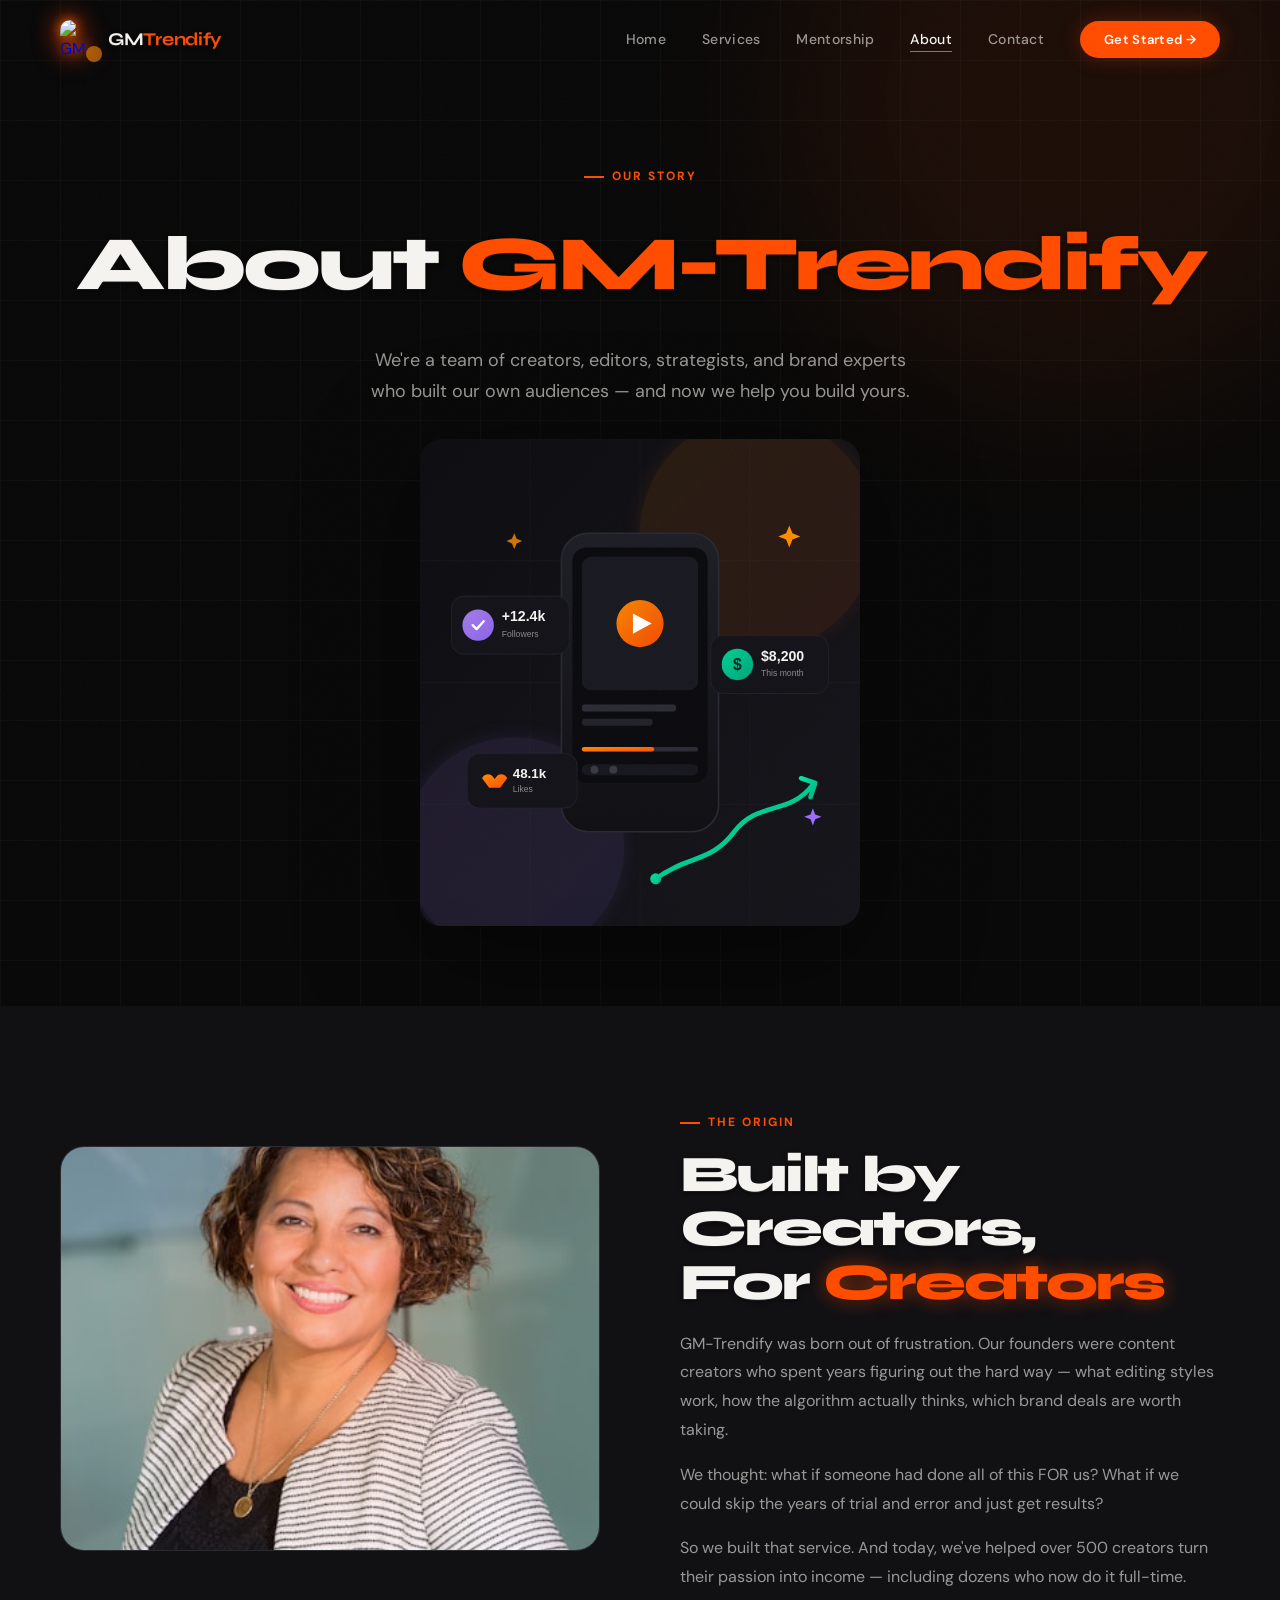
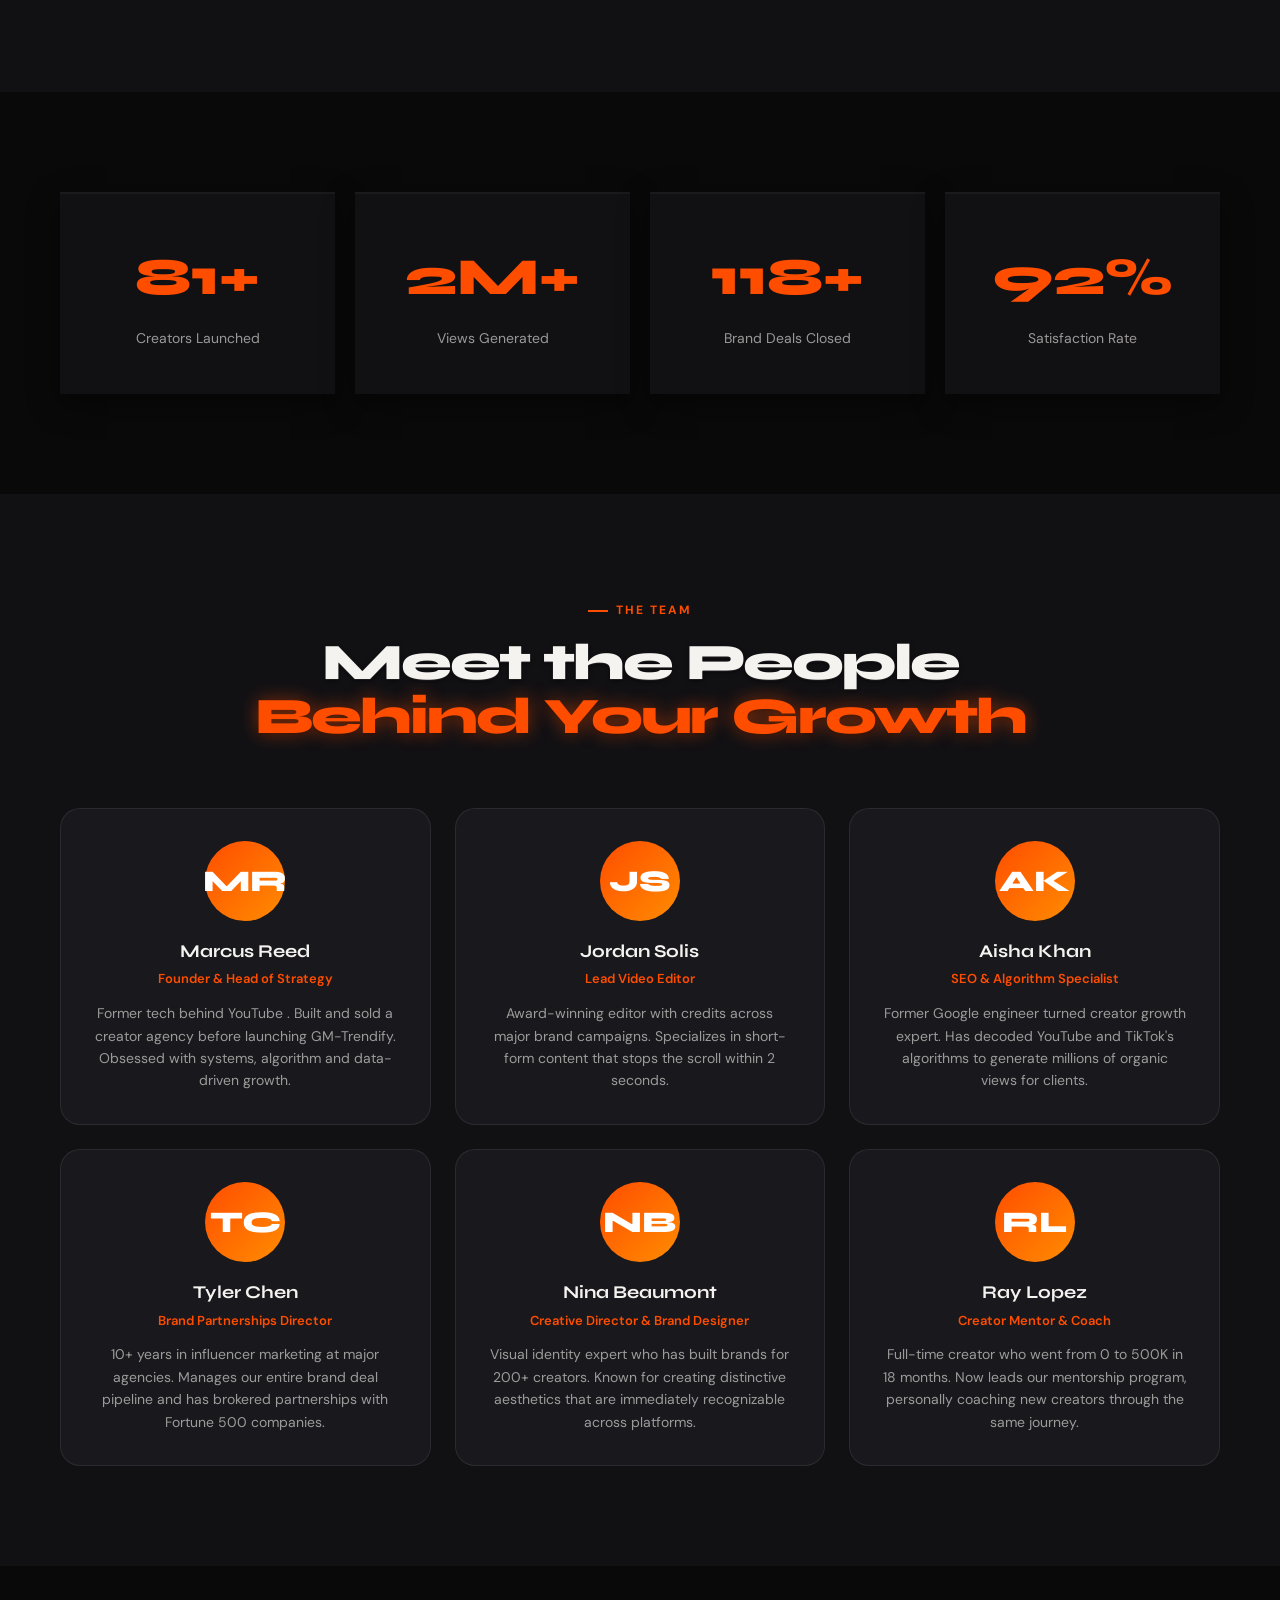
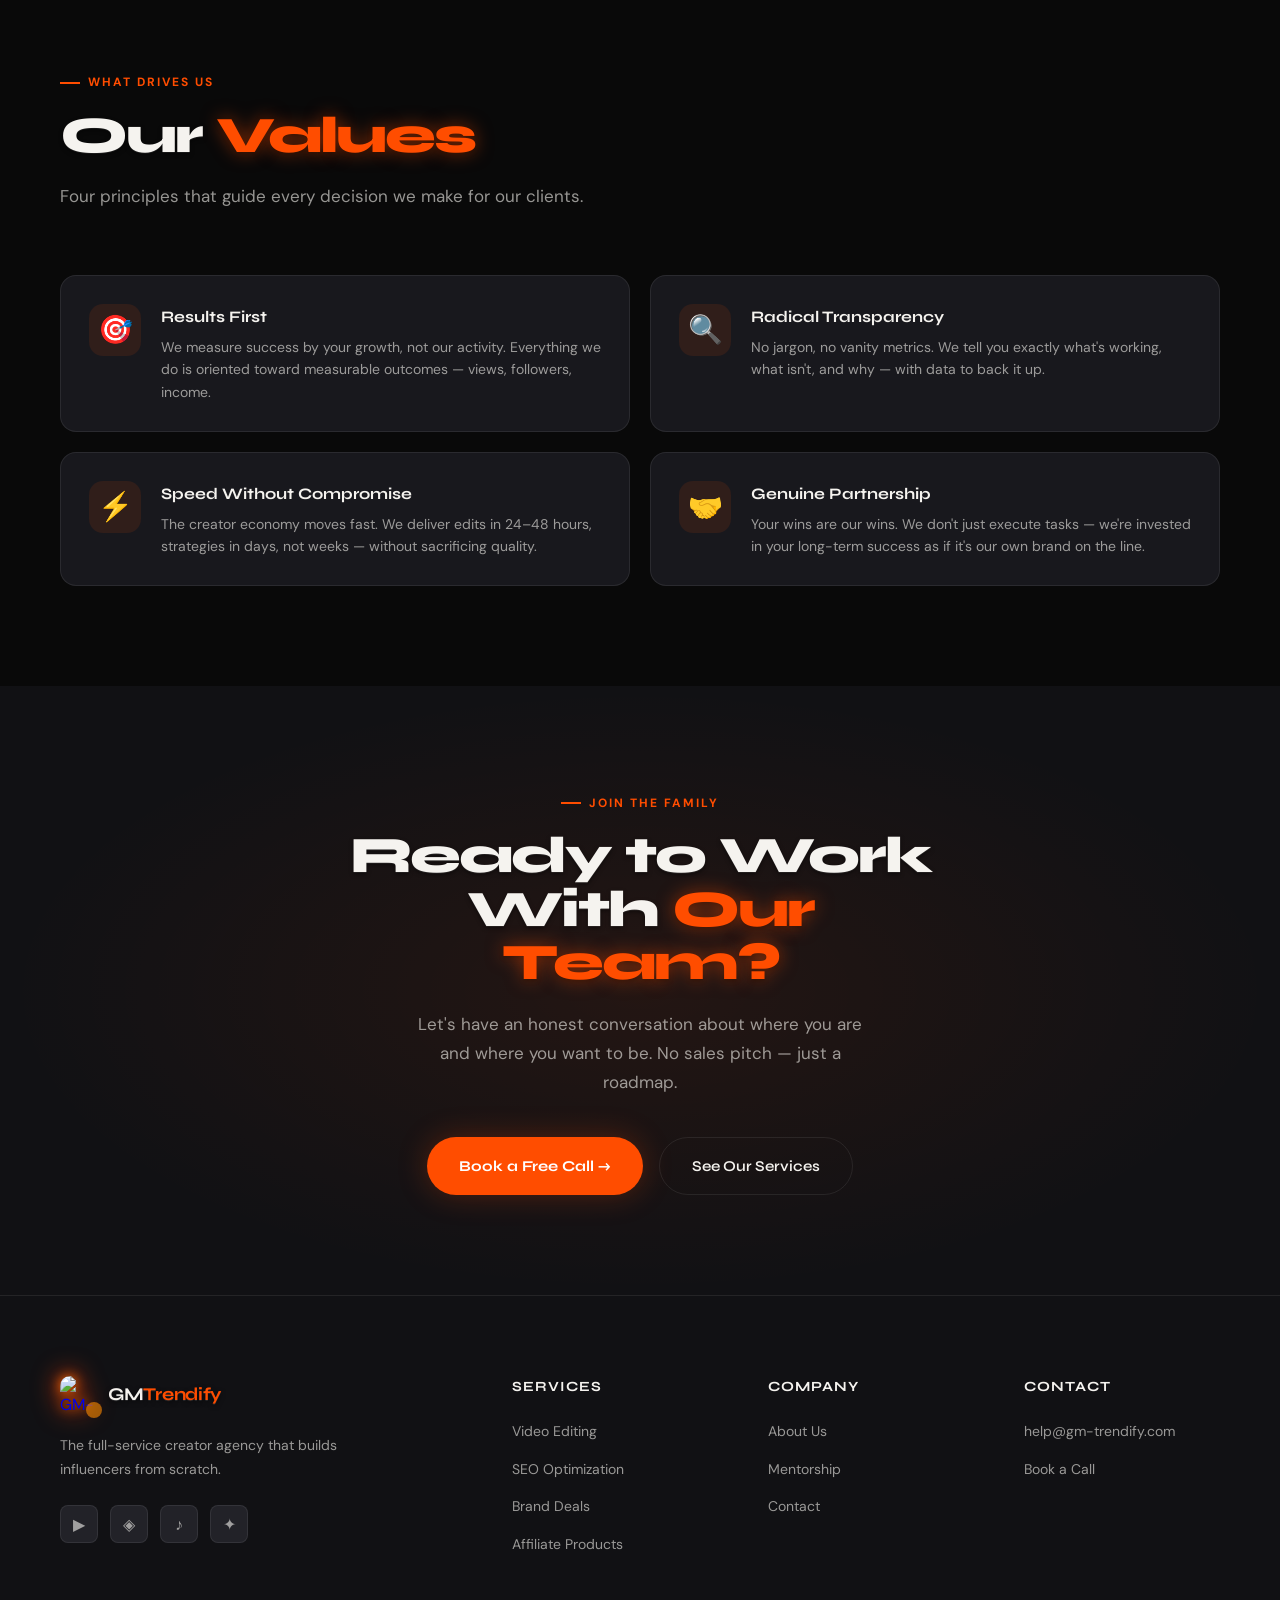
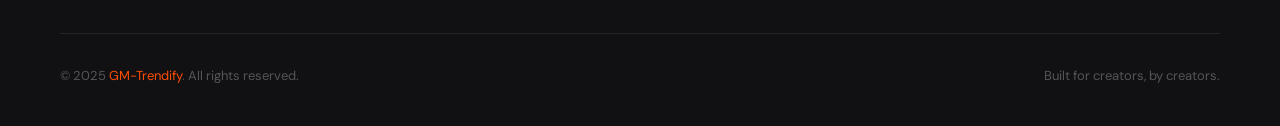
==== commit 125f66fe: "3D: tilt cards (JS), glossy 3D logo + depth shadows + glossy headings; wire main.js v3 on all pages" ====
--- a/pages/about.html
+++ b/pages/about.html
@@ -231,6 +231,6 @@
   </div>
 </footer>
 
-<script src="../js/main.js?v=2"></script>
+<script src="../js/main.js?v=3"></script>
 </body>
 </html>
--- a/css/style.css
+++ b/css/style.css
@@ -81,7 +81,24 @@
   position: relative;
   overflow: visible;
 }
-.nav-logo-mark img { width: 38px; height: 38px; border-radius: 10px; display: block; filter: drop-shadow(0 0 8px rgba(255,77,0,0.55)); }
+.nav-logo-mark img {
+  width: 38px; height: 38px; border-radius: 10px; display: block;
+  filter: drop-shadow(0 0 6px #ff6a00) drop-shadow(0 0 12px #ff3d00);
+  transform-origin: center;
+  animation: logoFlicker 1.6s ease-in-out infinite, logoSpin 8s linear infinite;
+}
+@keyframes logoFlicker {
+  0%   { opacity: 1;    filter: drop-shadow(0 0 6px #ff6a00) drop-shadow(0 0 12px #ff3d00); }
+  20%  { opacity: 0.55; filter: drop-shadow(0 0 2px #ff6a00) drop-shadow(0 0 4px #ff3d00); }
+  35%  { opacity: 1;    filter: drop-shadow(0 0 8px #ff6a00) drop-shadow(0 0 18px #ff3d00); }
+  55%  { opacity: 0.7;  filter: drop-shadow(0 0 3px #ff6a00) drop-shadow(0 0 6px #ff3d00); }
+  75%  { opacity: 1;    filter: drop-shadow(0 0 10px #ff6a00) drop-shadow(0 0 22px #ff3d00); }
+  100% { opacity: 1;    filter: drop-shadow(0 0 6px #ff6a00) drop-shadow(0 0 12px #ff3d00); }
+}
+@keyframes logoSpin {
+  from { transform: rotate(0deg); }
+  to   { transform: rotate(360deg); }
+}
 .nav-logo-text { transition: text-shadow 0.3s; }
 .nav-logo:hover .nav-logo-text { text-shadow: 0 0 14px rgba(255,77,0,0.35); }
 
@@ -1463,3 +1480,26 @@
     z-index: 1003 !important;
   }
 }
+
+/* ─── 3D DEPTH + GLOSSY TEXT ─── */
+.service-card, .testimonial-card, .hero-stat-card {
+  transform-style: preserve-3d;
+  transition: transform 0.25s ease, box-shadow 0.3s ease;
+  box-shadow: 0 10px 30px rgba(0,0,0,0.45), 0 2px 0 rgba(255,255,255,0.04) inset;
+}
+.service-card:hover, .testimonial-card:hover, .hero-stat-card:hover {
+  box-shadow: 0 30px 60px rgba(0,0,0,0.6), 0 0 40px rgba(255,77,0,0.18);
+}
+.feature-visual { transform-style: preserve-3d; transition: transform 0.25s ease; }
+
+/* glossy 3D headings */
+.section-title, .page-hero h1, .hero h1 {
+  text-shadow: 0 1px 0 rgba(255,255,255,0.08), 0 2px 4px rgba(0,0,0,0.5);
+}
+.section-title .accent, .page-hero h1 .accent {
+  text-shadow: 0 0 18px rgba(255,77,0,0.5), 0 2px 4px rgba(0,0,0,0.4);
+}
+/* glossy logo text next to mark */
+.nav-logo-text {
+  text-shadow: 0 1px 0 rgba(255,255,255,0.1), 0 2px 5px rgba(0,0,0,0.6);
+}
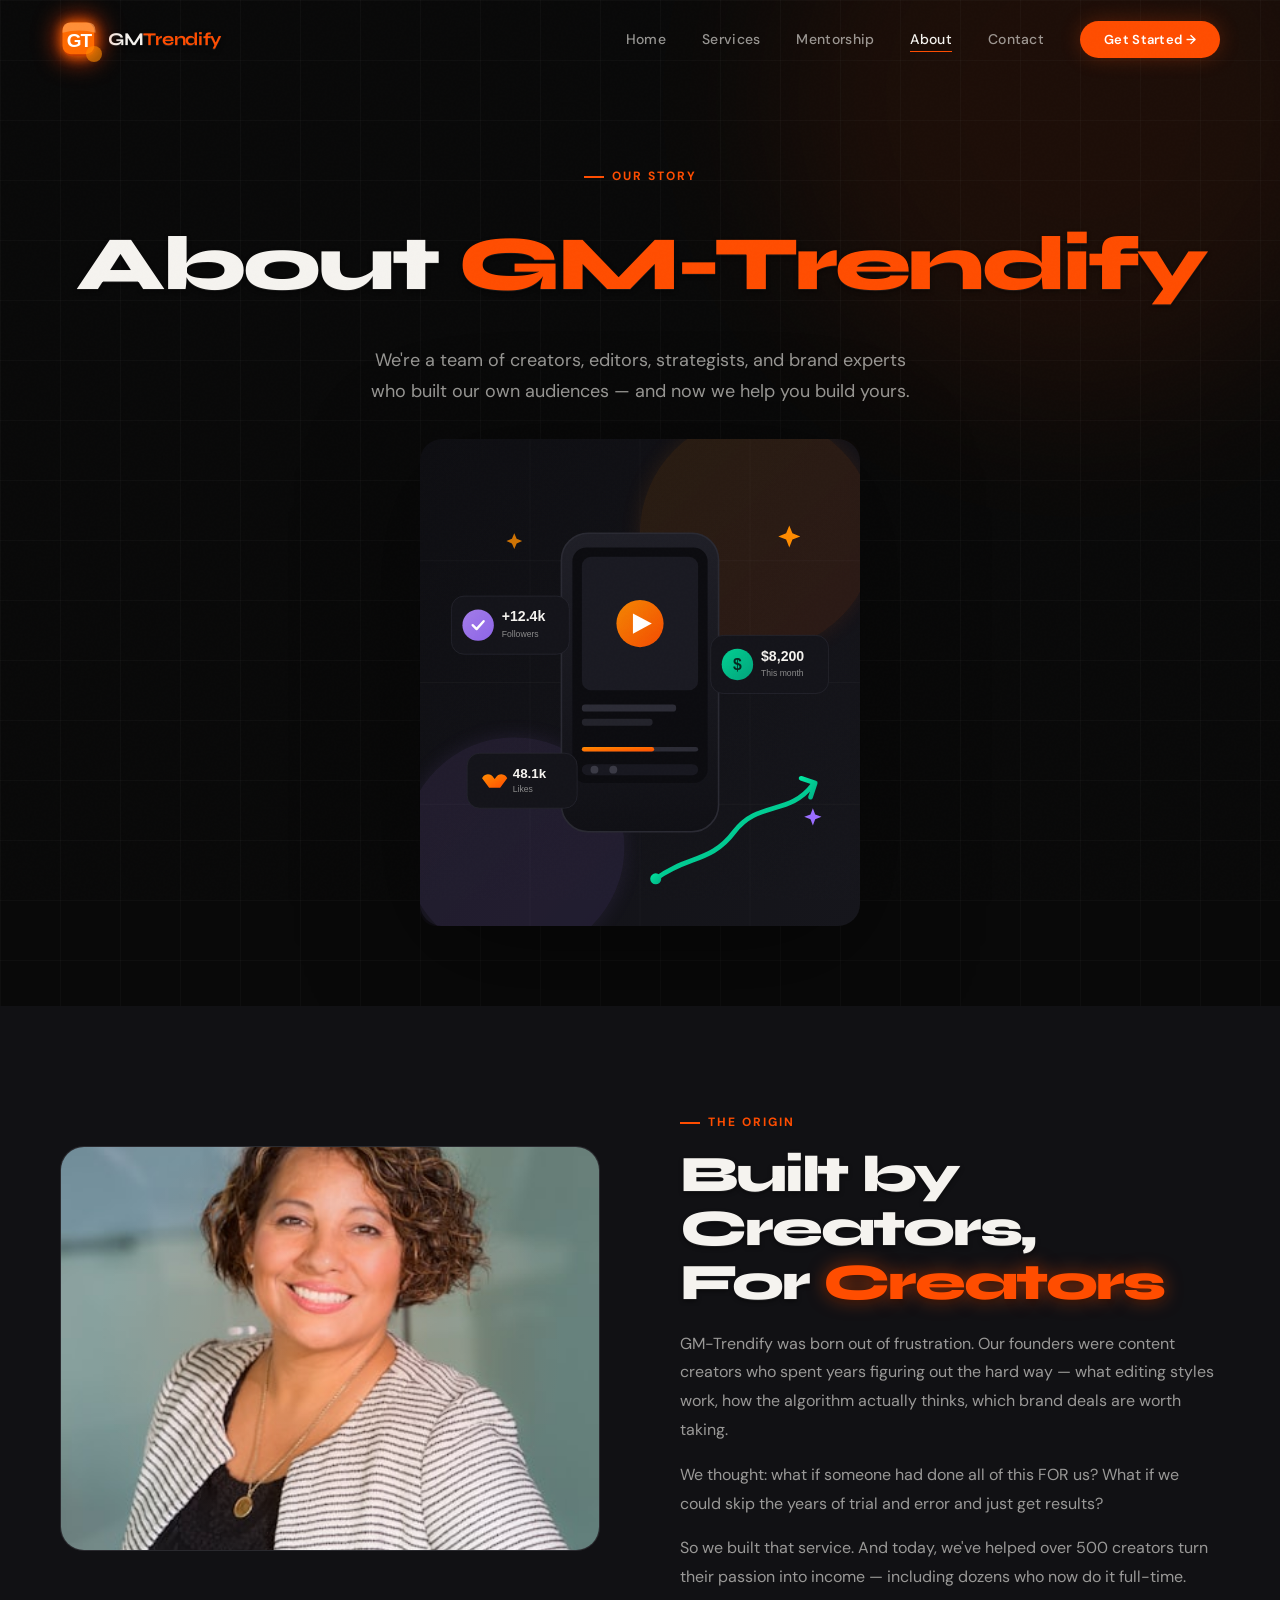
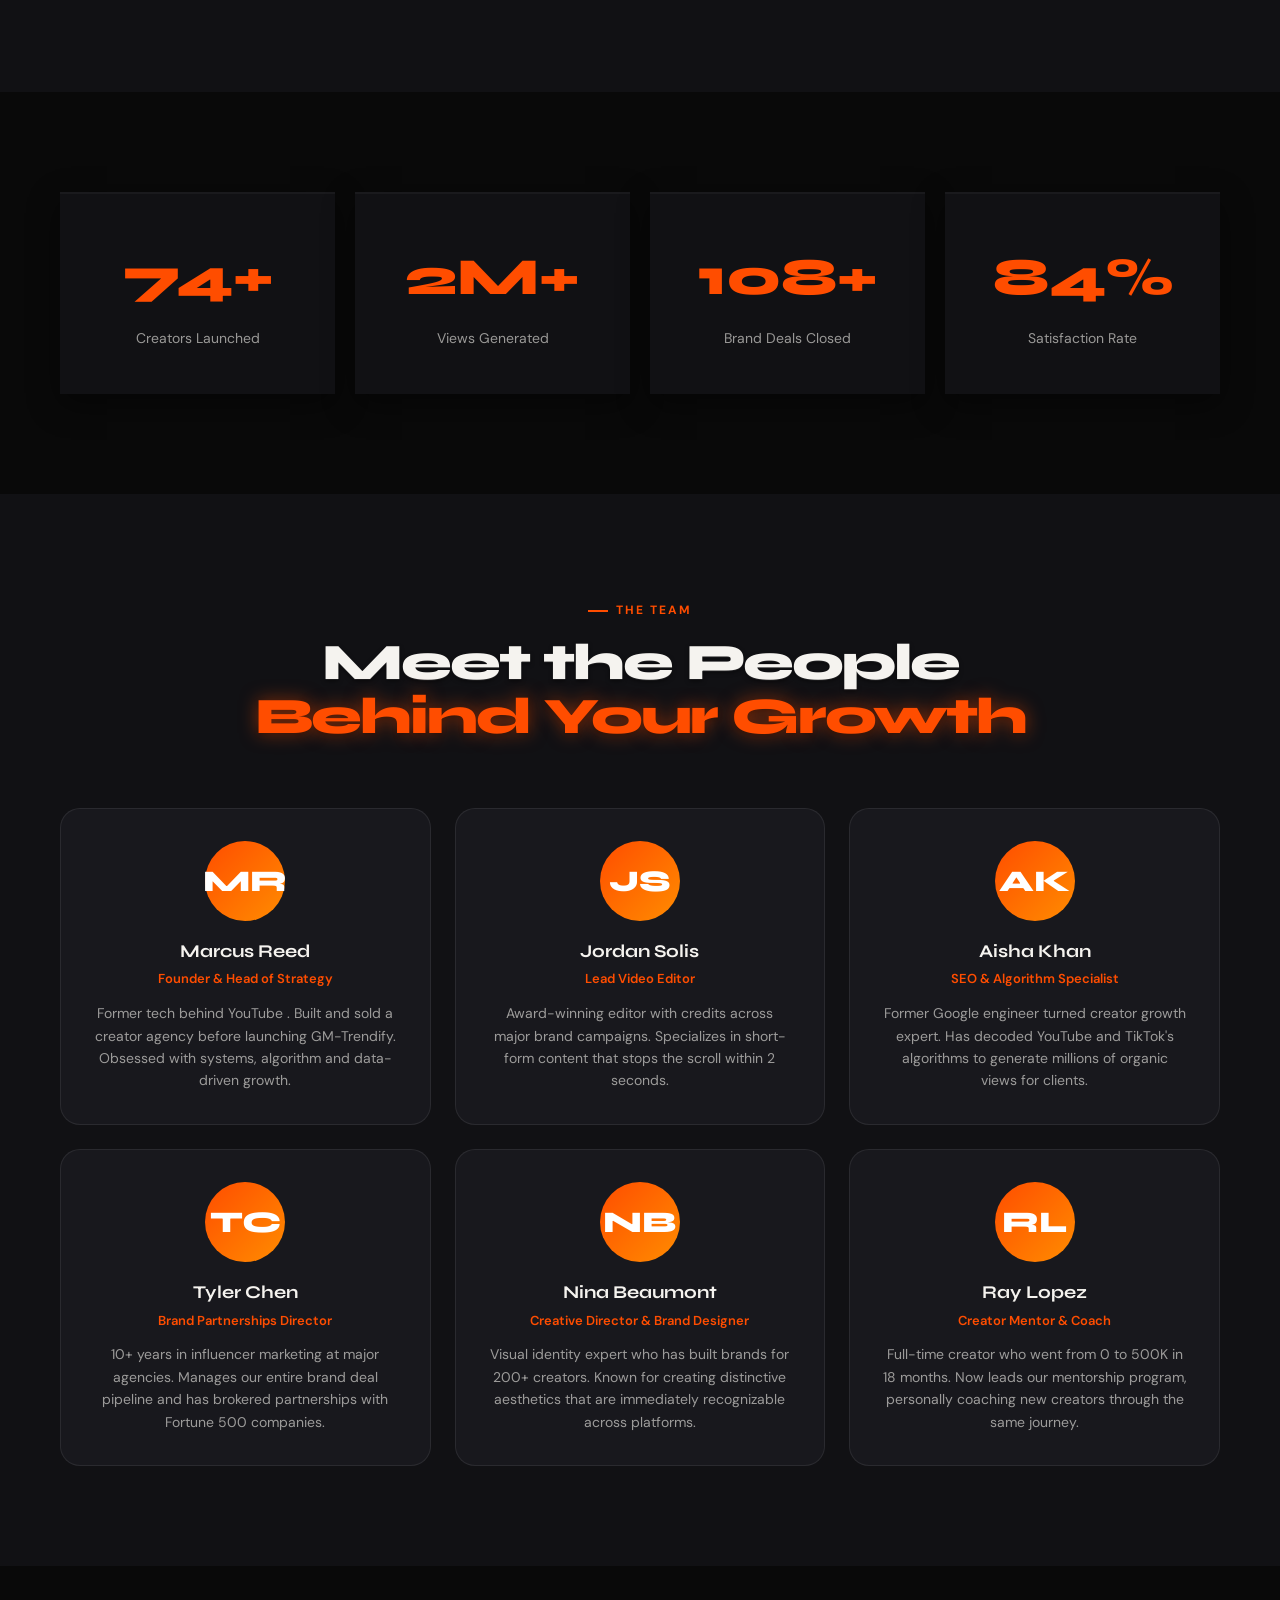
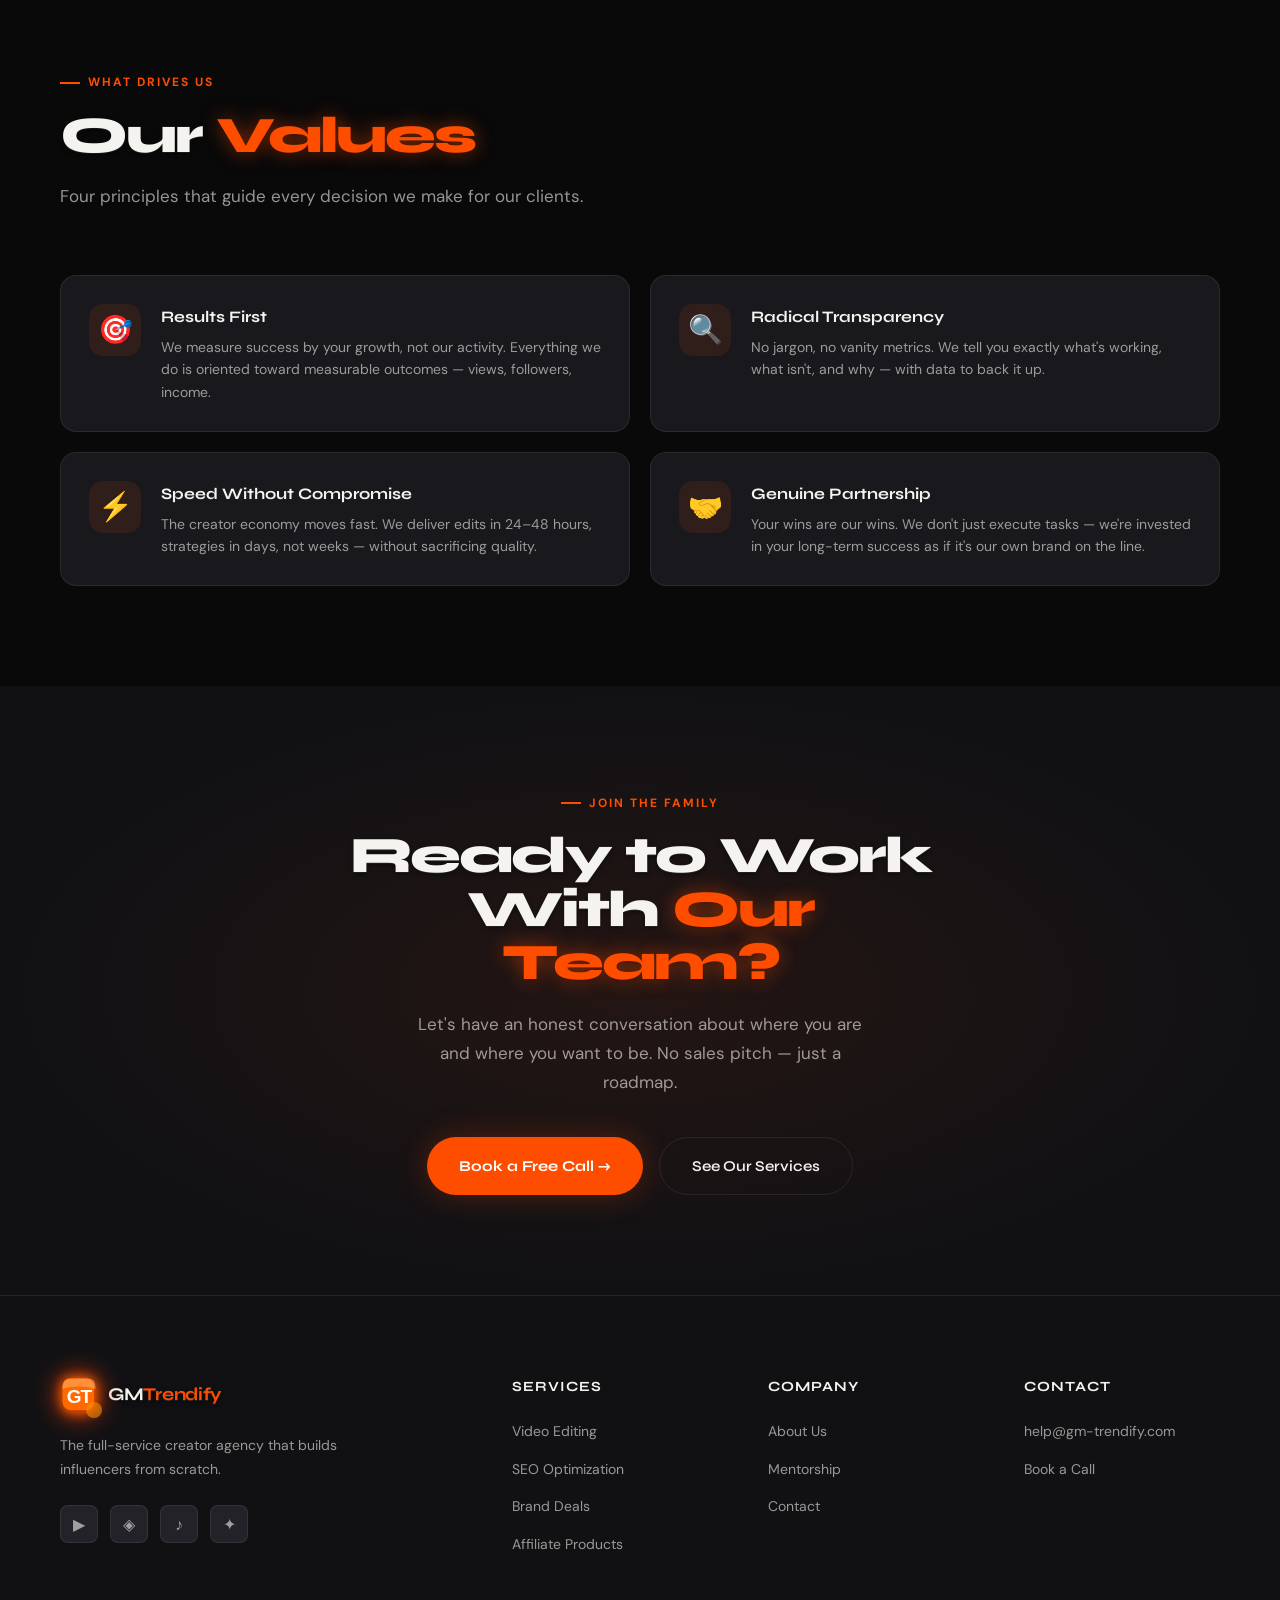
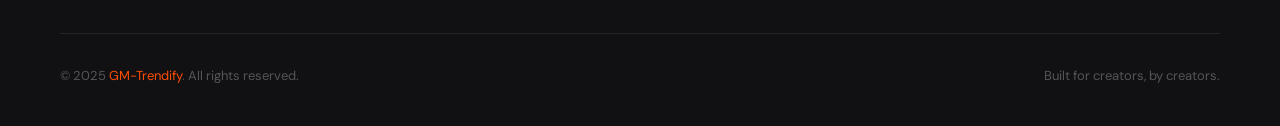
==== commit 351d1d6a: "FIX: sub-page logo/favicon use root-absolute /assets/ (was 404ing as /pages/assets/)" ====
--- a/pages/about.html
+++ b/pages/about.html
@@ -6,14 +6,14 @@
   <title>About — GM-Trendify</title>
   <meta name="description" content="We're a team of creators who built our own audiences — and now we build yours." />
   <link rel="stylesheet" href="../css/style.css" />
-  <link rel="icon" type="image/svg+xml" href="assets/favicon.svg" />
-  <link rel="apple-touch-icon" href="assets/favicon.svg" />
+  <link rel="icon" type="image/svg+xml" href="/assets/favicon.svg" />
+  <link rel="apple-touch-icon" href="/assets/favicon.svg" />
 </head>
 <body>
 
 <nav>
   <a href="../index.html" class="nav-logo">
-    <div class="nav-logo-mark"><img src="assets/logo.svg" alt="GM-Trendify" /></div>
+    <div class="nav-logo-mark"><img src="/assets/logo.svg" alt="GM-Trendify" /></div>
     <span class="nav-logo-text">GM<span>Trendify</span></span>
   </a>
   <ul class="nav-links">
@@ -189,7 +189,7 @@
   <div class="footer-grid">
     <div class="footer-brand">
       <a href="../index.html" class="nav-logo">
-        <div class="nav-logo-mark"><img src="assets/logo.svg" alt="GM-Trendify" /></div>
+        <div class="nav-logo-mark"><img src="/assets/logo.svg" alt="GM-Trendify" /></div>
         <span class="nav-logo-text">GM<span>Trendify</span></span>
       </a>
       <p>The full-service creator agency that builds influencers from scratch.</p>
